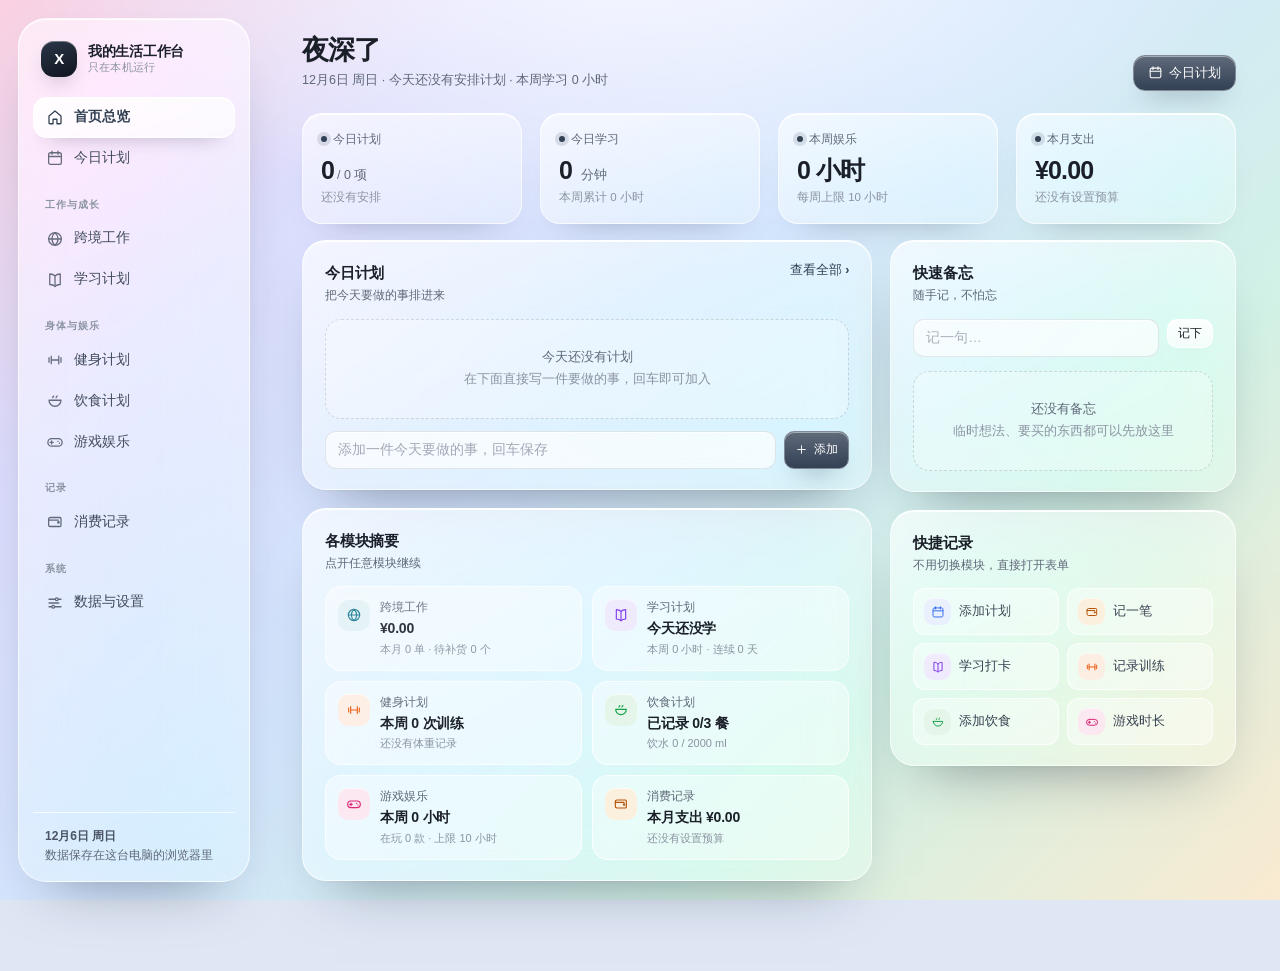
==== index.html @ baf4ebc0 "P3: 健身器械与食物插画，训练/饮食可视化增强" ====
<!DOCTYPE html>
<html lang="zh-CN">
<head>
  <meta charset="utf-8" />
  <meta name="viewport" content="width=device-width, initial-scale=1" />
  <title>我的生活工作台</title>
  <link rel="icon" href="data:image/svg+xml,%3Csvg xmlns='http://www.w3.org/2000/svg' viewBox='0 0 64 64'%3E%3Crect width='64' height='64' rx='16' fill='%23111827'/%3E%3Ctext x='32' y='45' font-size='34' font-family='-apple-system,Helvetica,sans-serif' font-weight='700' fill='white' text-anchor='middle'%3EX%3C/text%3E%3C/svg%3E" />
  <link rel="stylesheet" href="css/styles.css" />
</head>
<body>
  <div class="app">
    <aside class="sidebar" id="sidebar"></aside>
    <main class="main" id="main"></main>
  </div>

  <div id="modal-root"></div>
  <div id="toast-root" class="toast-root"></div>

  <script src="js/core.js"></script>
  <script src="js/art.js"></script>
  <script src="js/pages/home.js"></script>
  <script src="js/pages/plan.js"></script>
  <script src="js/pages/work.js"></script>
  <script src="js/pages/study.js"></script>
  <script src="js/pages/fitness.js"></script>
  <script src="js/pages/diet.js"></script>
  <script src="js/pages/games.js"></script>
  <script src="js/pages/money.js"></script>
  <script src="js/pages/settings.js"></script>
  <script src="js/app.js"></script>
</body>
</html>
---- css/styles.css ----
/* =========================================================
   Xya 的工作台 — 液态玻璃视觉体系
   ========================================================= */

*, *::before, *::after { box-sizing: border-box; }

:root {
  --bg: #e9eef7;
  --surface: #ffffff;
  --ink: #1a1f28;
  --muted: #5f6878;
  --faint: #8b93a1;
  --line: rgba(24, 33, 50, 0.09);
  --line-soft: rgba(24, 33, 50, 0.055);
  --accent: #2563eb;
  --accent-soft: rgba(37, 99, 235, 0.12);
  --ok: #15803d;
  --warn: #b45309;
  --bad: #dc2626;

  --glass-bg: linear-gradient(155deg, rgba(255, 255, 255, 0.62), rgba(255, 255, 255, 0.3));
  --glass-bg-strong: linear-gradient(155deg, rgba(255, 255, 255, 0.86), rgba(255, 255, 255, 0.56));
  --glass-border: rgba(255, 255, 255, 0.62);
  --glass-blur: blur(30px) saturate(190%);
  --glass-shadow:
    0 30px 58px -34px rgba(20, 28, 47, 0.5),
    0 1px 2px rgba(20, 28, 47, 0.04),
    inset 0 1px 0 rgba(255, 255, 255, 0.95);
  --radius: 24px;
  --shadow-sm: 0 10px 24px -22px rgba(23, 31, 48, 0.4);
  --shadow-lg: 0 40px 90px -40px rgba(15, 23, 42, 0.5);
}

html, body { height: 100%; }

body {
  margin: 0;
  color: var(--ink);
  font-family: -apple-system, BlinkMacSystemFont, "SF Pro Text", "PingFang SC",
    "Hiragino Sans GB", "Microsoft YaHei", "Segoe UI", sans-serif;
  font-size: 14px;
  line-height: 1.55;
  -webkit-font-smoothing: antialiased;
  text-rendering: optimizeLegibility;
  background-color: #dfe7f5;
  background-image:
    linear-gradient(135deg,
      rgba(255, 205, 223, 0.85) 0%,
      rgba(219, 219, 255, 0.82) 22%,
      rgba(210, 230, 255, 0.88) 46%,
      rgba(207, 244, 227, 0.82) 72%,
      rgba(255, 235, 200, 0.82) 100%),
    radial-gradient(900px 620px at 50% -18%, rgba(255, 255, 255, 0.85), transparent 70%);
  background-attachment: fixed;
  background-repeat: no-repeat;
}

body::before {
  content: "";
  position: fixed;
  inset: 0;
  pointer-events: none;
  background: radial-gradient(70% 46% at 50% -6%, rgba(255, 255, 255, 0.75), transparent 70%);
  z-index: 0;
}

button, input, select, textarea { font: inherit; color: inherit; }
h1, h2, h3, h4, p { margin: 0; }
a { color: inherit; text-decoration: none; }
::selection { background: rgba(37, 99, 235, 0.18); }
:focus-visible { outline: 2px solid color-mix(in srgb, var(--accent) 70%, #fff); outline-offset: 2px; }

.muted { color: var(--muted); }
.tiny { font-size: 11.5px; }
.num { font-variant-numeric: tabular-nums; }
.right { text-align: right; }
.nowrap { white-space: nowrap; }

::-webkit-scrollbar { width: 10px; height: 10px; }
::-webkit-scrollbar-thumb { background: rgba(23, 31, 48, 0.16); border: 3px solid transparent; background-clip: content-box; border-radius: 99px; }
::-webkit-scrollbar-thumb:hover { background: rgba(23, 31, 48, 0.28); background-clip: content-box; }
::-webkit-scrollbar-track { background: transparent; }

/* ---------------- 布局 ---------------- */

.app {
  position: relative;
  z-index: 1;
  display: flex;
  min-height: 100vh;
  gap: 8px;
}

.sidebar {
  position: sticky;
  top: 18px;
  flex: 0 0 232px;
  width: 232px;
  height: calc(100vh - 36px);
  margin: 18px 0 18px 18px;
  padding: 22px 14px 16px;
  display: flex;
  flex-direction: column;
  border-radius: 28px;
  border: 1px solid var(--glass-border);
  background: linear-gradient(160deg, rgba(255, 255, 255, 0.56), rgba(255, 255, 255, 0.26));
  backdrop-filter: blur(36px) saturate(190%);
  -webkit-backdrop-filter: blur(36px) saturate(190%);
  box-shadow:
    0 30px 60px -34px rgba(23, 31, 48, 0.5),
    inset 0 1px 0 rgba(255, 255, 255, 0.95);
  z-index: 30;
}

.brand {
  display: flex;
  align-items: center;
  gap: 11px;
  padding: 0 8px 20px;
}

.logo {
  width: 36px;
  height: 36px;
  flex: 0 0 36px;
  border-radius: 13px;
  display: grid;
  place-items: center;
  background: linear-gradient(160deg, #2b3648, #10151f);
  color: #fff;
  font-size: 15px;
  font-weight: 650;
  letter-spacing: -0.03em;
  box-shadow:
    inset 0 1px 0 rgba(255, 255, 255, 0.35),
    0 10px 22px -12px rgba(17, 24, 39, 0.75);
}

.brand-text { display: flex; flex-direction: column; line-height: 1.3; min-width: 0; }
.brand-text strong { font-size: 13.5px; font-weight: 650; letter-spacing: -0.02em; white-space: nowrap; overflow: hidden; text-overflow: ellipsis; }
.brand-text span { font-size: 10.5px; color: var(--faint); letter-spacing: 0.02em; }

.nav { display: flex; flex-direction: column; gap: 3px; overflow-y: auto; padding-bottom: 6px; }

.nav-label {
  padding: 15px 12px 6px;
  font-size: 10px;
  font-weight: 650;
  letter-spacing: 0.1em;
  color: var(--faint);
  text-transform: uppercase;
}

.nav-item {
  display: flex;
  align-items: center;
  gap: 10px;
  padding: 9px 12px;
  border-radius: 14px;
  color: #414b5c;
  font-size: 13.5px;
  font-weight: 500;
  border: 1px solid transparent;
  transition: background 0.18s ease, color 0.18s ease, box-shadow 0.18s ease, transform 0.18s ease;
}
.nav-item .ic { width: 18px; height: 18px; opacity: 0.8; }
.nav-item:hover { background: rgba(255, 255, 255, 0.5); color: var(--ink); }
.nav-item.active {
  background: linear-gradient(160deg, rgba(255, 255, 255, 0.92), rgba(255, 255, 255, 0.62));
  border-color: rgba(255, 255, 255, 0.9);
  color: var(--accent);
  font-weight: 600;
  box-shadow:
    0 10px 22px -16px rgba(23, 31, 48, 0.6),
    inset 0 1px 0 rgba(255, 255, 255, 1);
}
.nav-item.active .ic { opacity: 1; }

.sidebar-foot { margin-top: auto; padding: 14px 12px 0; border-top: 1px solid rgba(255, 255, 255, 0.7); }
.today-mini { font-size: 12px; font-weight: 650; color: #4a5464; margin-bottom: 2px; }

.main {
  flex: 1;
  min-width: 0;
  width: 100%;
  max-width: 1240px;
  margin: 0 auto;
  padding: 34px 44px 90px;
}

.page-head {
  display: flex;
  align-items: flex-end;
  justify-content: space-between;
  gap: 18px;
  margin-bottom: 22px;
}
.page-head h1 {
  font-size: 27px;
  font-weight: 650;
  letter-spacing: -0.035em;
  line-height: 1.2;
}
.page-head .page-desc { margin-top: 5px; font-size: 12.5px; color: var(--muted); }
.head-actions { display: flex; gap: 8px; align-items: center; flex: 0 0 auto; }

.stack { display: flex; flex-direction: column; gap: 18px; }

.grid { display: grid; gap: 18px; }
.grid-2 { grid-template-columns: repeat(2, minmax(0, 1fr)); }
.grid-3 { grid-template-columns: repeat(3, minmax(0, 1fr)); }
.grid-4 { grid-template-columns: repeat(4, minmax(0, 1fr)); }
.home-cols { grid-template-columns: minmax(0, 1.65fr) minmax(0, 1fr); align-items: start; }

/* ---------------- 玻璃卡片 ---------------- */

.card {
  position: relative;
  padding: 20px 22px;
  border-radius: var(--radius);
  border: 1px solid var(--glass-border);
  border-top-color: rgba(255, 255, 255, 0.9);
  background: var(--glass-bg);
  backdrop-filter: var(--glass-blur);
  -webkit-backdrop-filter: var(--glass-blur);
  box-shadow: var(--glass-shadow);
  transition: box-shadow 0.25s ease, transform 0.25s ease;
}
.card::before {
  content: "";
  position: absolute;
  inset: 0;
  border-radius: inherit;
  pointer-events: none;
  background: linear-gradient(150deg, rgba(255, 255, 255, 0.45), rgba(255, 255, 255, 0) 44%);
  opacity: 0.5;
}

.card-head {
  position: relative;
  display: flex;
  align-items: flex-start;
  justify-content: space-between;
  gap: 12px;
  margin-bottom: 14px;
}
.card-head h2 { font-size: 15px; font-weight: 650; letter-spacing: -0.015em; }
.card-sub { margin-top: 2px; font-size: 12px; color: var(--muted); }
.card-actions { display: flex; align-items: center; gap: 6px; flex: 0 0 auto; }

.link { font-size: 12.5px; color: var(--accent); font-weight: 550; }
.link:hover { text-decoration: underline; }

.stat {
  position: relative;
  padding: 16px 18px;
  border-radius: 20px;
  border: 1px solid var(--glass-border);
  border-top-color: rgba(255, 255, 255, 0.9);
  background: var(--glass-bg);
  backdrop-filter: blur(22px) saturate(170%);
  -webkit-backdrop-filter: blur(22px) saturate(170%);
  box-shadow:
    0 18px 36px -30px rgba(23, 31, 48, 0.5),
    inset 0 1px 0 rgba(255, 255, 255, 0.95);
  min-width: 0;
  transition: transform 0.25s ease, box-shadow 0.25s ease;
}
.stat:hover { transform: translateY(-2px); box-shadow: 0 26px 46px -30px rgba(23, 31, 48, 0.55), inset 0 1px 0 #fff; }
.stat-label { display: flex; align-items: center; gap: 6px; font-size: 12px; color: var(--muted); }
.stat-label .dot { width: 6px; height: 6px; border-radius: 50%; background: var(--accent); box-shadow: 0 0 0 4px color-mix(in srgb, var(--accent) 14%, transparent); }
.stat-value {
  margin-top: 8px;
  font-size: 25px;
  font-weight: 650;
  letter-spacing: -0.035em;
  font-variant-numeric: tabular-nums;
  line-height: 1.15;
}
.stat-value small { font-size: 12.5px; font-weight: 500; color: var(--muted); letter-spacing: 0; margin-left: 3px; }
.stat-sub { margin-top: 4px; font-size: 11.5px; color: var(--faint); }

/* ---------------- 按钮 ---------------- */

.btn {
  height: 36px;
  padding: 0 14px;
  display: inline-flex;
  align-items: center;
  justify-content: center;
  gap: 6px;
  border-radius: 12px;
  border: 1px solid rgba(255, 255, 255, 0.85);
  background: linear-gradient(180deg, rgba(255, 255, 255, 0.85), rgba(255, 255, 255, 0.55));
  color: var(--ink);
  font-size: 13px;
  font-weight: 550;
  cursor: pointer;
  white-space: nowrap;
  box-shadow:
    inset 0 1px 0 rgba(255, 255, 255, 0.95),
    0 8px 18px -14px rgba(23, 31, 48, 0.55);
  backdrop-filter: blur(10px) saturate(150%);
  -webkit-backdrop-filter: blur(10px) saturate(150%);
  transition: transform 0.15s ease, box-shadow 0.18s ease, filter 0.18s ease, background 0.18s ease;
}
.btn:hover { transform: translateY(-1px); box-shadow: inset 0 1px 0 #fff, 0 14px 24px -16px rgba(23, 31, 48, 0.6); }
.btn:active { transform: translateY(0) scale(0.985); }
.btn .ic { width: 15px; height: 15px; }
.btn.primary {
  border-color: color-mix(in srgb, var(--accent) 62%, #fff);
  background: linear-gradient(180deg, color-mix(in srgb, var(--accent) 78%, #fff), var(--accent));
  color: #fff;
  box-shadow:
    inset 0 1px 0 rgba(255, 255, 255, 0.45),
    0 14px 26px -14px color-mix(in srgb, var(--accent) 65%, transparent);
}
.btn.primary:hover { filter: brightness(1.04); background: linear-gradient(180deg, color-mix(in srgb, var(--accent) 78%, #fff), var(--accent)); }
.btn.ghost { border-color: transparent; background: transparent; box-shadow: none; color: var(--muted); backdrop-filter: none; }
.btn.ghost:hover { background: rgba(255, 255, 255, 0.5); color: var(--ink); transform: none; box-shadow: none; }
.btn.danger { border-color: #ef9a9a; background: linear-gradient(180deg, #ef4444, #dc2626); color: #fff; box-shadow: inset 0 1px 0 rgba(255, 255, 255, 0.35), 0 14px 26px -16px rgba(220, 38, 38, 0.7); }
.btn.sm { height: 29px; padding: 0 10px; font-size: 12px; border-radius: 10px; }
.btn.sm .ic { width: 13px; height: 13px; }

.icon-btn {
  width: 29px;
  height: 29px;
  display: inline-grid;
  place-items: center;
  padding: 0;
  border: 1px solid transparent;
  border-radius: 9px;
  background: transparent;
  color: var(--faint);
  cursor: pointer;
  flex: 0 0 auto;
  transition: background 0.15s ease, color 0.15s ease, border-color 0.15s ease;
}
.icon-btn .ic { width: 15px; height: 15px; }
.icon-btn:hover { background: rgba(255, 255, 255, 0.6); border-color: rgba(255, 255, 255, 0.8); color: var(--ink); }
.icon-btn.danger:hover { background: rgba(254, 226, 226, 0.8); color: var(--bad); border-color: rgba(255, 255, 255, 0.7); }

/* ---------------- 标签 ---------------- */

.chip {
  display: inline-flex;
  align-items: center;
  gap: 4px;
  height: 21px;
  padding: 0 8px;
  border-radius: 7px;
  background: rgba(255, 255, 255, 0.55);
  border: 1px solid rgba(255, 255, 255, 0.7);
  color: #4b5563;
  font-size: 11.5px;
  font-weight: 550;
  white-space: nowrap;
  vertical-align: 1px;
  backdrop-filter: blur(6px);
}
.chip.blue { background: rgba(37, 99, 235, 0.12); border-color: rgba(37, 99, 235, 0.16); color: #1d4ed8; }
.chip.green { background: rgba(22, 163, 74, 0.13); border-color: rgba(22, 163, 74, 0.16); color: #15803d; }
.chip.orange { background: rgba(234, 88, 12, 0.13); border-color: rgba(234, 88, 12, 0.16); color: #c2410c; }
.chip.red { background: rgba(220, 38, 38, 0.12); border-color: rgba(220, 38, 38, 0.16); color: #b91c1c; }
.chip.violet { background: rgba(124, 58, 237, 0.12); border-color: rgba(124, 58, 237, 0.16); color: #6d28d9; }
.chip.amber { background: rgba(217, 119, 6, 0.14); border-color: rgba(217, 119, 6, 0.18); color: #a16207; }
.chip.teal { background: rgba(13, 148, 136, 0.13); border-color: rgba(13, 148, 136, 0.16); color: #0f766e; }
.chip.gray { background: rgba(255, 255, 255, 0.5); border-color: rgba(255, 255, 255, 0.7); color: #64748b; }
.chip.line { background: transparent; border: 1px solid var(--line); }

/* ---------------- 列表 ---------------- */

.list { display: flex; flex-direction: column; }

.item {
  display: flex;
  align-items: center;
  gap: 12px;
  padding: 11px 10px;
  margin: 0 -10px;
  border-radius: 12px;
  border-top: 1px solid var(--line-soft);
  transition: background 0.15s ease;
}
.item:first-child { border-top: 0; }
.item:hover { background: rgba(255, 255, 255, 0.42); }
.item-body { flex: 1; min-width: 0; }
.item-title {
  font-size: 13.5px;
  font-weight: 550;
  overflow: hidden;
  text-overflow: ellipsis;
  white-space: nowrap;
}
.item-meta {
  display: flex;
  align-items: center;
  flex-wrap: wrap;
  gap: 6px;
  margin-top: 3px;
  font-size: 11.5px;
  color: var(--muted);
}
.item-actions { display: flex; gap: 2px; flex: 0 0 auto; opacity: 0; transition: opacity 0.15s ease; }
.item:hover .item-actions { opacity: 1; }
.item.is-done .item-title { color: var(--faint); text-decoration: line-through; }

.item-main { flex: 1; min-width: 0; }
.item-amount {
  font-size: 13.5px;
  font-weight: 600;
  font-variant-numeric: tabular-nums;
  white-space: nowrap;
}
.item-amount.income { color: var(--ok); }

.tick {
  width: 20px;
  height: 20px;
  flex: 0 0 20px;
  display: grid;
  place-items: center;
  padding: 0;
  border: 1.5px solid rgba(23, 31, 48, 0.2);
  border-radius: 50%;
  background: rgba(255, 255, 255, 0.65);
  color: transparent;
  cursor: pointer;
  transition: background 0.15s ease, border-color 0.15s ease, transform 0.1s ease;
}
.tick .ic { width: 11px; height: 11px; stroke-width: 3; }
.tick:hover { border-color: var(--accent); transform: scale(1.06); }
.tick.on { background: var(--accent); border-color: var(--accent); color: #fff; box-shadow: inset 0 1px 0 rgba(255, 255, 255, 0.4); }

/* ---------------- 表单 ---------------- */

.field { display: flex; flex-direction: column; gap: 6px; margin-bottom: 13px; }
.field:last-child { margin-bottom: 0; }
.field-label { font-size: 12px; font-weight: 550; color: #556070; }
.field-hint { font-size: 11px; color: var(--faint); }

.input, select.input, textarea.input {
  width: 100%;
  height: 38px;
  padding: 0 12px;
  border: 1px solid rgba(23, 31, 48, 0.1);
  border-radius: 11px;
  background: rgba(255, 255, 255, 0.68);
  font-size: 13.5px;
  color: var(--ink);
  box-shadow: inset 0 1px 0 rgba(255, 255, 255, 0.9);
  transition: border-color 0.15s ease, box-shadow 0.15s ease, background 0.15s ease;
}
textarea.input { height: auto; min-height: 74px; padding: 10px 12px; resize: vertical; line-height: 1.5; }
.input:hover { border-color: rgba(23, 31, 48, 0.18); background: rgba(255, 255, 255, 0.8); }
.input:focus {
  outline: none;
  border-color: color-mix(in srgb, var(--accent) 70%, #fff);
  background: rgba(255, 255, 255, 0.92);
  box-shadow: 0 0 0 4px color-mix(in srgb, var(--accent) 14%, transparent), inset 0 1px 0 #fff;
}
.input::placeholder { color: #a2a9b6; }
select.input {
  appearance: none;
  background-image: url("data:image/svg+xml,%3Csvg xmlns='http://www.w3.org/2000/svg' width='12' height='12' viewBox='0 0 24 24' fill='none' stroke='%236b7280' stroke-width='2.2' stroke-linecap='round'%3E%3Cpath d='m6 9 6 6 6-6'/%3E%3C/svg%3E");
  background-repeat: no-repeat;
  background-position: right 12px center;
  padding-right: 32px;
}
input[type="date"].input { min-width: 0; }
.field-row { display: grid; grid-template-columns: 1fr 1fr; gap: 12px; }
.field-row-3 { display: grid; grid-template-columns: 1fr 1fr 1fr; gap: 12px; }

.quick-add { display: flex; gap: 8px; margin-top: 12px; }
.quick-add .input { flex: 1; }
.quick-add .btn { height: 38px; }
.memo-add { display: flex; gap: 8px; margin-bottom: 6px; }
.memo-add .input { flex: 1; }

/* ---------------- 进度 ---------------- */

.progress { height: 6px; border-radius: 99px; background: rgba(23, 31, 48, 0.08); overflow: hidden; }
.progress-fill {
  height: 100%;
  border-radius: 99px;
  background: linear-gradient(90deg, color-mix(in srgb, var(--accent) 72%, #fff), var(--accent));
  box-shadow: 0 0 12px color-mix(in srgb, var(--accent) 45%, transparent);
  transition: width 0.35s cubic-bezier(0.22, 1, 0.36, 1);
}

.progress-row { display: flex; align-items: center; gap: 12px; }
.progress-row .progress { flex: 1; }
.progress-pct { font-size: 11.5px; color: var(--muted); font-variant-numeric: tabular-nums; min-width: 34px; text-align: right; }

/* ---------------- 首页模块摘要 ---------------- */

.mini-grid { display: grid; grid-template-columns: 1fr 1fr; gap: 10px; }

.mini {
  display: flex;
  gap: 10px;
  align-items: flex-start;
  padding: 12px;
  border-radius: 16px;
  border: 1px solid rgba(255, 255, 255, 0.7);
  background: rgba(255, 255, 255, 0.42);
  transition: transform 0.2s ease, box-shadow 0.2s ease, background 0.2s ease;
}
.mini:hover {
  background: rgba(255, 255, 255, 0.66);
  box-shadow: 0 16px 28px -22px rgba(23, 31, 48, 0.55);
  transform: translateY(-2px);
}
.mini-ico {
  width: 32px;
  height: 32px;
  flex: 0 0 32px;
  border-radius: 10px;
  display: grid;
  place-items: center;
  box-shadow: inset 0 1px 0 rgba(255, 255, 255, 0.7);
}
.mini-ico .ic { width: 16px; height: 16px; }
.mini-body { min-width: 0; display: flex; flex-direction: column; gap: 1px; }
.mini-title { font-size: 11.5px; color: var(--muted); }
.mini-main { font-size: 14px; font-weight: 650; letter-spacing: -0.015em; white-space: nowrap; overflow: hidden; text-overflow: ellipsis; }
.mini-sub { font-size: 11px; color: var(--faint); white-space: nowrap; overflow: hidden; text-overflow: ellipsis; }

.summary-row { display: flex; align-items: center; gap: 30px; flex-wrap: wrap; }
.summary-cell .k { font-size: 21px; font-weight: 650; letter-spacing: -0.03em; font-variant-numeric: tabular-nums; }
.summary-cell .k small { font-size: 12px; color: var(--muted); font-weight: 500; margin-left: 2px; }
.summary-cell .m { font-size: 11.5px; color: var(--muted); }
.summary-right { width: 280px; max-width: 100%; }

/* ---------------- 图表 ---------------- */

.barchart {
  display: flex;
  align-items: flex-end;
  gap: 4px;
  height: var(--h, 120px);
  padding-top: 16px;
}
.bar-col { flex: 1; height: 100%; display: flex; flex-direction: column; justify-content: flex-end; align-items: center; position: relative; min-width: 0; }
.bar-val {
  font-size: 9.5px;
  color: var(--faint);
  font-variant-numeric: tabular-nums;
  margin-bottom: 3px;
  opacity: 0;
  transition: opacity 0.15s ease;
  white-space: nowrap;
}
.bar-col:hover .bar-val { opacity: 1; }
.bar {
  width: 100%;
  max-width: 34px;
  min-height: 2px;
  border-radius: 6px 6px 3px 3px;
  background: linear-gradient(180deg, color-mix(in srgb, var(--accent) 82%, #fff), color-mix(in srgb, var(--accent) 62%, #fff));
  box-shadow: inset 0 1px 0 rgba(255, 255, 255, 0.5);
  transition: height 0.35s cubic-bezier(0.22, 1, 0.36, 1);
}
.bar.zero { background: rgba(23, 31, 48, 0.08); box-shadow: none; }
.bar-label {
  margin-top: 6px;
  font-size: 9.5px;
  color: var(--faint);
  white-space: nowrap;
  overflow: hidden;
  max-width: 100%;
}

.linechart { position: relative; }
.linechart svg { display: block; width: 100%; height: 150px; overflow: visible; }
.linechart .area { fill: color-mix(in srgb, var(--accent) 14%, transparent); }
.linechart .line { fill: none; stroke: var(--accent); stroke-width: 2.2; stroke-linejoin: round; stroke-linecap: round; vector-effect: non-scaling-stroke; }
.line-legend { display: flex; justify-content: space-between; font-size: 10.5px; color: var(--faint); margin-top: 4px; font-variant-numeric: tabular-nums; }

/* ---------------- Tabs ---------------- */

.tabs {
  display: flex;
  gap: 2px;
  padding: 4px;
  margin-bottom: 16px;
  border-radius: 14px;
  border: 1px solid rgba(255, 255, 255, 0.7);
  background: rgba(255, 255, 255, 0.34);
  backdrop-filter: blur(16px) saturate(160%);
  width: fit-content;
  max-width: 100%;
  overflow-x: auto;
  box-shadow: inset 0 1px 0 rgba(255, 255, 255, 0.7);
}
.tab {
  height: 31px;
  padding: 0 15px;
  border: 0;
  border-radius: 10px;
  background: transparent;
  color: #556070;
  font-size: 12.5px;
  font-weight: 550;
  cursor: pointer;
  white-space: nowrap;
  transition: background 0.18s ease, color 0.18s ease, box-shadow 0.18s ease;
}
.tab:hover { color: var(--ink); }
.tab.active {
  background: rgba(255, 255, 255, 0.92);
  color: var(--ink);
  box-shadow: 0 6px 16px -12px rgba(23, 31, 48, 0.7), inset 0 1px 0 #fff;
  font-weight: 650;
}

/* ---------------- 看板 ---------------- */

.kanban { display: grid; grid-template-columns: repeat(3, minmax(0, 1fr)); gap: 12px; }
.kanban-col {
  position: relative;
  border-radius: 18px;
  border: 1px solid rgba(255, 255, 255, 0.6);
  background: rgba(255, 255, 255, 0.3);
  padding: 13px;
  min-width: 0;
  box-shadow: inset 0 1px 0 rgba(255, 255, 255, 0.6);
}
.kanban-head { display: flex; align-items: center; justify-content: space-between; padding: 0 3px 10px; font-size: 12.5px; font-weight: 650; color: #4b5563; }
.kanban-head .count { font-size: 11px; color: var(--faint); font-weight: 550; }
.kanban-cards { display: flex; flex-direction: column; gap: 8px; }
.kcard {
  position: relative;
  background: rgba(255, 255, 255, 0.78);
  border: 1px solid rgba(255, 255, 255, 0.9);
  border-radius: 13px;
  padding: 10px 11px;
  cursor: pointer;
  box-shadow: 0 8px 18px -16px rgba(23, 31, 48, 0.6);
  transition: transform 0.18s ease, box-shadow 0.18s ease, border-color 0.18s ease;
}
.kcard:hover { transform: translateY(-2px); box-shadow: 0 18px 30px -22px rgba(23, 31, 48, 0.7); border-color: #fff; }
.kcard-title { font-size: 12.8px; font-weight: 650; line-height: 1.4; word-break: break-word; }
.kcard-meta { margin-top: 4px; font-size: 11px; color: var(--muted); display: flex; flex-wrap: wrap; gap: 5px; }
.kanban-empty { padding: 14px 4px; font-size: 11.5px; color: var(--faint); text-align: center; }
.kcard .kcard-del { position: absolute; top: 4px; right: 4px; opacity: 0; }
.kcard:hover .kcard-del { opacity: 1; }

/* ---------------- 饮食 ---------------- */

.meal { padding: 13px 0; border-top: 1px solid var(--line-soft); }
.meal:first-child { border-top: 0; padding-top: 0; }
.meal-head { display: flex; align-items: center; justify-content: space-between; gap: 10px; margin-bottom: 7px; }
.meal-name { font-size: 13px; font-weight: 650; }
.meal-name .chip { margin-left: 6px; font-weight: 500; }
.meal-items { display: flex; flex-wrap: wrap; gap: 6px; }
.food-pill {
  display: inline-flex;
  align-items: center;
  gap: 6px;
  height: 28px;
  padding: 0 6px 0 11px;
  border-radius: 9px;
  background: rgba(255, 255, 255, 0.62);
  border: 1px solid rgba(255, 255, 255, 0.85);
  font-size: 12px;
  color: #374151;
  box-shadow: inset 0 1px 0 #fff;
}
.food-pill button { border: 0; background: transparent; color: var(--faint); cursor: pointer; width: 18px; height: 18px; padding: 0; display: grid; place-items: center; border-radius: 5px; }
.food-pill button:hover { background: rgba(23, 31, 48, 0.08); color: var(--bad); }
.food-pill button .ic { width: 11px; height: 11px; }

.water-row { display: flex; align-items: center; gap: 12px; }
.water-cups { display: flex; gap: 4px; flex-wrap: wrap; }
.cup {
  width: 18px;
  height: 23px;
  border-radius: 3px 3px 6px 6px;
  border: 1.5px solid rgba(23, 31, 48, 0.14);
  background: rgba(255, 255, 255, 0.55);
  box-shadow: inset 0 1px 0 #fff;
}
.cup.on { background: linear-gradient(180deg, #9ad7f0, #62b6e6); border-color: #7cc4e8; }

.food-chips { display: flex; flex-wrap: wrap; gap: 6px; margin-top: 2px; }
.food-chip {
  height: 26px;
  padding: 0 10px;
  border: 1px solid rgba(255, 255, 255, 0.8);
  border-radius: 8px;
  background: rgba(255, 255, 255, 0.55);
  font-size: 11.5px;
  color: #4b5563;
  cursor: pointer;
  transition: border-color 0.15s ease, color 0.15s ease, background 0.15s ease;
}
.food-chip:hover { border-color: color-mix(in srgb, var(--accent) 50%, #fff); color: var(--accent); background: rgba(255, 255, 255, 0.85); }

/* ---------------- 训练 ---------------- */

.ex-block {
  border: 1px solid rgba(255, 255, 255, 0.8);
  border-radius: 14px;
  padding: 12px;
  margin-bottom: 10px;
  background: rgba(255, 255, 255, 0.42);
  box-shadow: inset 0 1px 0 rgba(255, 255, 255, 0.8);
}
.ex-head { display: flex; gap: 8px; align-items: center; }
.ex-head .input { height: 32px; font-size: 12.5px; background: rgba(255, 255, 255, 0.75); flex: 1; }
.sets { margin-top: 8px; display: flex; flex-direction: column; gap: 6px; }
.set-row { display: flex; align-items: center; gap: 6px; }
.set-idx { width: 16px; font-size: 11px; color: var(--faint); text-align: center; flex: 0 0 16px; }
.set-row .input { height: 30px; padding: 0 8px; font-size: 12px; text-align: center; flex: 0 1 120px; min-width: 76px; }
.set-row .x { font-size: 11px; color: var(--faint); }
.set-del { border: 0; background: transparent; color: var(--faint); cursor: pointer; padding: 2px; border-radius: 4px; display: grid; place-items: center; }
.set-del:hover { color: var(--bad); background: rgba(254, 226, 226, 0.7); }
.set-del .ic { width: 12px; height: 12px; }
.ex-foot { display: flex; justify-content: space-between; align-items: center; margin-top: 8px; }

/* ---------------- 消费分类 ---------------- */

.rank { display: flex; flex-direction: column; gap: 11px; }
.rank-row { display: grid; grid-template-columns: 62px 1fr 74px; gap: 10px; align-items: center; font-size: 12.5px; }
.rank-name { color: #4b5563; overflow: hidden; text-overflow: ellipsis; white-space: nowrap; }
.rank-bar { height: 7px; border-radius: 99px; background: rgba(23, 31, 48, 0.07); overflow: hidden; }
.rank-bar i { display: block; height: 100%; border-radius: 99px; background: linear-gradient(90deg, color-mix(in srgb, var(--accent) 55%, #fff), var(--accent)); opacity: 0.9; }
.rank-val { text-align: right; font-variant-numeric: tabular-nums; color: var(--muted); font-size: 12px; }

.day-head { display: flex; justify-content: space-between; align-items: baseline; padding: 14px 2px 4px; font-size: 12px; color: var(--muted); }
.day-head:first-child { padding-top: 0; }
.day-head b { font-size: 12.5px; font-weight: 650; color: #374151; }

/* ---------------- 月份切换 ---------------- */

.month-nav { display: flex; align-items: center; gap: 6px; }
.month-title { min-width: 96px; text-align: center; font-size: 13px; font-weight: 650; }

/* ---------------- 空状态 ---------------- */

.empty {
  padding: 28px 16px;
  border: 1px dashed rgba(23, 31, 48, 0.16);
  border-radius: 16px;
  text-align: center;
  color: var(--faint);
  font-size: 12.5px;
  background: rgba(255, 255, 255, 0.28);
}
.empty .empty-title { color: #5f6878; font-weight: 550; margin-bottom: 3px; }
.empty .btn { margin-top: 10px; }

/* ---------------- 数量控件 ---------------- */

.qty-ctl { display: inline-flex; align-items: center; border: 1px solid rgba(255, 255, 255, 0.85); border-radius: 9px; overflow: hidden; height: 27px; background: rgba(255, 255, 255, 0.6); box-shadow: inset 0 1px 0 #fff; }
.qty-ctl button { width: 25px; height: 100%; border: 0; background: transparent; color: var(--muted); cursor: pointer; font-size: 14px; line-height: 1; }
.qty-ctl button:hover { background: rgba(255, 255, 255, 0.8); color: var(--ink); }
.qty-ctl span { min-width: 38px; text-align: center; font-size: 12.5px; font-weight: 650; font-variant-numeric: tabular-nums; }

/* ---------------- 弹窗 ---------------- */

body.modal-open { overflow: hidden; }

.overlay {
  position: fixed;
  inset: 0;
  background: rgba(17, 24, 39, 0.32);
  backdrop-filter: blur(10px) saturate(120%);
  -webkit-backdrop-filter: blur(10px) saturate(120%);
  display: flex;
  align-items: flex-start;
  justify-content: center;
  padding: 8vh 20px 40px;
  z-index: 100;
  animation: fade-in 0.18s ease;
  overflow-y: auto;
}

.modal {
  width: 100%;
  max-width: 540px;
  border-radius: 28px;
  border: 1px solid rgba(255, 255, 255, 0.85);
  background: linear-gradient(160deg, rgba(255, 255, 255, 0.94), rgba(255, 255, 255, 0.8));
  backdrop-filter: blur(40px) saturate(180%);
  -webkit-backdrop-filter: blur(40px) saturate(180%);
  box-shadow:
    0 60px 120px -50px rgba(15, 23, 42, 0.7),
    inset 0 1px 0 rgba(255, 255, 255, 1);
  animation: pop-in 0.22s cubic-bezier(0.2, 0.9, 0.3, 1.1);
  margin: auto 0;
}
.modal.small { max-width: 430px; }
.modal.wide { max-width: 680px; }

.modal-head {
  display: flex;
  align-items: flex-start;
  justify-content: space-between;
  gap: 12px;
  padding: 22px 24px 0;
}
.modal-head h3 { font-size: 17px; font-weight: 650; letter-spacing: -0.02em; }
.modal-sub { margin-top: 3px; font-size: 12px; color: var(--muted); }
.modal-body { padding: 18px 24px; }
.modal-foot {
  display: flex;
  justify-content: flex-end;
  gap: 8px;
  padding: 14px 24px 22px;
  border-top: 1px solid rgba(23, 31, 48, 0.06);
}
.confirm-text { font-size: 13.5px; color: #4b5563; line-height: 1.65; }

@keyframes fade-in { from { opacity: 0; } to { opacity: 1; } }
@keyframes pop-in { from { opacity: 0; transform: translateY(12px) scale(0.98); } to { opacity: 1; transform: none; } }

/* ---------------- Toast ---------------- */

.toast-root {
  position: fixed;
  left: 50%;
  bottom: 28px;
  transform: translateX(-50%);
  display: flex;
  flex-direction: column;
  align-items: center;
  gap: 8px;
  z-index: 200;
  pointer-events: none;
}
.toast {
  padding: 9px 16px;
  border-radius: 12px;
  border: 1px solid rgba(255, 255, 255, 0.22);
  background: rgba(23, 27, 33, 0.86);
  backdrop-filter: blur(14px);
  color: #fff;
  font-size: 12.5px;
  box-shadow: 0 18px 40px -18px rgba(0, 0, 0, 0.6);
  animation: toast-in 0.22s cubic-bezier(0.2, 0.9, 0.3, 1.1);
}
.toast.err { background: rgba(185, 28, 28, 0.92); }
.toast.out { opacity: 0; transform: translateY(6px); transition: opacity 0.22s ease, transform 0.22s ease; }
@keyframes toast-in { from { opacity: 0; transform: translateY(8px); } to { opacity: 1; transform: none; } }

/* ---------------- 设置 ---------------- */

.setting-row {
  display: flex;
  align-items: center;
  justify-content: space-between;
  gap: 20px;
  padding: 13px 0;
  border-top: 1px solid var(--line-soft);
}
.setting-row:first-child { border-top: 0; padding-top: 0; }
.setting-row .s-title { font-size: 13px; font-weight: 550; }
.setting-row .s-desc { font-size: 11.5px; color: var(--muted); margin-top: 2px; }
.setting-row .s-ctl { flex: 0 0 auto; }
.setting-row .s-ctl .input { width: 120px; height: 32px; }
.switch { position: relative; display: inline-flex; width: 38px; height: 22px; flex: 0 0 38px; }
.switch input { position: absolute; opacity: 0; inset: 0; margin: 0; cursor: pointer; z-index: 2; }
.switch i { position: absolute; inset: 0; border-radius: 99px; background: rgba(23, 31, 48, 0.16); box-shadow: inset 0 1px 2px rgba(23, 31, 48, 0.15); transition: background 0.18s ease; }
.switch i::after { content: ""; position: absolute; top: 3px; left: 3px; width: 16px; height: 16px; border-radius: 50%; background: #fff; transition: transform 0.18s cubic-bezier(0.2, 0.9, 0.3, 1.1); box-shadow: 0 2px 5px rgba(0, 0, 0, 0.25); }
.switch input:checked + i { background: linear-gradient(180deg, color-mix(in srgb, var(--accent) 80%, #fff), var(--accent)); }
.switch input:checked + i::after { transform: translateX(16px); }

.rate-grid { display: grid; grid-template-columns: repeat(4, 1fr); gap: 10px; }
.rate-cell { display: flex; flex-direction: column; gap: 4px; font-size: 11px; color: var(--muted); }

/* ---------------- 工具类 ---------------- */

.mt-8 { margin-top: 8px; }
.mt-12 { margin-top: 12px; }
.mt-16 { margin-top: 16px; }
.mb-0 { margin-bottom: 0; }
.flex { display: flex; }
.flex-between { display: flex; align-items: center; justify-content: space-between; gap: 12px; }
.gap-8 { gap: 8px; }
.bars-legend { display: flex; gap: 14px; font-size: 11.5px; color: var(--muted); }

.hint-bar {
  display: flex;
  align-items: center;
  justify-content: space-between;
  gap: 10px;
  padding: 9px 13px;
  border-radius: 13px;
  border: 1px solid rgba(255, 255, 255, 0.75);
  background: linear-gradient(160deg, rgba(255, 244, 214, 0.85), rgba(255, 236, 189, 0.55));
  color: #8a5a12;
  font-size: 12px;
  box-shadow: inset 0 1px 0 rgba(255, 255, 255, 0.9);
}
.hint-bar .btn { background: rgba(255, 255, 255, 0.7); }

.work-cols { grid-template-columns: minmax(0, 1.6fr) minmax(0, 1fr); align-items: start; }
.kanban-5 { grid-template-columns: repeat(5, minmax(0, 1fr)); }
.diet-cols { grid-template-columns: minmax(0, 1.5fr) minmax(0, 1fr); align-items: start; }

.quick-grid { display: grid; grid-template-columns: 1fr 1fr; gap: 8px; }
.quick-btn {
  display: flex;
  align-items: center;
  gap: 8px;
  padding: 9px 10px;
  border-radius: 12px;
  border: 1px solid rgba(255, 255, 255, 0.75);
  background: rgba(255, 255, 255, 0.4);
  font-size: 12.5px;
  font-weight: 550;
  color: #374151;
  text-align: left;
  cursor: pointer;
  transition: background 0.18s ease, transform 0.18s ease, box-shadow 0.18s ease;
}
.quick-btn:hover { background: rgba(255, 255, 255, 0.72); transform: translateY(-1px); box-shadow: 0 12px 22px -18px rgba(23, 31, 48, 0.6); }
.q-ico { width: 27px; height: 27px; flex: 0 0 27px; border-radius: 9px; display: grid; place-items: center; box-shadow: inset 0 1px 0 rgba(255, 255, 255, 0.6); }
.q-ico .ic { width: 14px; height: 14px; }

/* ---------------- 响应式 ---------------- */

@media (max-width: 1120px) {
  .grid-4 { grid-template-columns: repeat(2, minmax(0, 1fr)); }
  .home-cols { grid-template-columns: 1fr; }
  .grid-3 { grid-template-columns: repeat(2, minmax(0, 1fr)); }
  .work-cols, .diet-cols { grid-template-columns: 1fr; }
  .kanban-5 { grid-template-columns: repeat(3, minmax(0, 1fr)); }
}

@media (max-width: 860px) {
  .app { flex-direction: column; gap: 0; }
  .sidebar {
    position: sticky;
    top: 10px;
    flex: none;
    width: calc(100% - 24px);
    height: auto;
    margin: 12px auto 0;
    flex-direction: row;
    align-items: center;
    gap: 10px;
    padding: 10px 14px;
    border-radius: 20px;
    overflow-x: auto;
  }
  .brand { padding: 0; }
  .brand-text, .sidebar-foot, .nav-label { display: none; }
  .nav { flex-direction: row; gap: 2px; overflow: visible; }
  .nav-item { padding: 8px 10px; font-size: 12.5px; }
  .nav-item span { display: none; }
  .nav-item .ic { width: 19px; height: 19px; }
  .main { padding: 22px 18px 70px; }
  .page-head { flex-direction: column; align-items: flex-start; gap: 12px; }
  .grid-4, .grid-3, .grid-2 { grid-template-columns: repeat(2, minmax(0, 1fr)); }
  .mini-grid { grid-template-columns: 1fr; }
  .kanban, .kanban-5 { grid-template-columns: 1fr; }
  .summary-row { gap: 18px; }
  .rate-grid { grid-template-columns: repeat(2, 1fr); }
  .summary-right { width: 100%; }
}

@media (max-width: 520px) {
  .grid-4, .grid-3, .grid-2 { grid-template-columns: 1fr; }
  .field-row, .field-row-3 { grid-template-columns: 1fr; }
  .modal-body, .modal-head, .modal-foot { padding-left: 18px; padding-right: 18px; }
  .quick-grid { grid-template-columns: 1fr; }
}

@media (prefers-reduced-motion: reduce) {
  *, *::before, *::after {
    animation-duration: 0.001ms !important;
    transition-duration: 0.001ms !important;
  }
}

/* ---------------- 日历 ---------------- */

.fitness-cal-cols { grid-template-columns: minmax(0, 1.55fr) minmax(0, 1fr); align-items: start; }

.cal-week {
  display: grid;
  grid-template-columns: repeat(7, 1fr);
  gap: 6px;
  padding: 2px 0 8px;
  font-size: 10.5px;
  font-weight: 650;
  color: var(--faint);
  text-align: center;
}
.cal-grid { display: grid; grid-template-columns: repeat(7, minmax(0, 1fr)); gap: 6px; }
.cal-cell {
  position: relative;
  min-height: 78px;
  padding: 8px 8px 6px;
  display: flex;
  flex-direction: column;
  gap: 5px;
  text-align: left;
  border-radius: 14px;
  border: 1px solid rgba(255, 255, 255, 0.5);
  background: rgba(255, 255, 255, 0.22);
  cursor: pointer;
  transition: background 0.18s ease, box-shadow 0.18s ease, transform 0.18s ease;
}
.cal-cell.empty { background: transparent; border-color: transparent; box-shadow: none; cursor: default; }
.cal-cell.has { background: rgba(255, 255, 255, 0.52); }
.cal-cell:not(.empty):hover { background: rgba(255, 255, 255, 0.72); transform: translateY(-1px); }
.cal-cell.today { border-color: color-mix(in srgb, var(--accent) 45%, #fff); box-shadow: 0 0 0 2px color-mix(in srgb, var(--accent) 16%, transparent); }
.cal-cell.selected {
  background: rgba(255, 255, 255, 0.9);
  border-color: #fff;
  box-shadow: 0 14px 26px -20px rgba(20, 28, 47, 0.7), inset 0 1px 0 #fff;
}
.cal-day { font-size: 12px; font-weight: 650; color: #4b5563; }
.cal-marks { display: flex; flex-wrap: wrap; gap: 3px; }
.cal-tag {
  font-size: 9.5px;
  padding: 1px 5px;
  border-radius: 5px;
  background: rgba(234, 88, 12, 0.12);
  color: #c2410c;
  font-weight: 650;
}
.cal-count { margin-top: auto; font-size: 9.5px; color: var(--faint); }

.cal-grid-diet .cal-cell { min-height: 56px; gap: 4px; }
.diet-dots { display: flex; gap: 3px; }
.diet-dots i { width: 5px; height: 5px; border-radius: 50%; background: rgba(23, 31, 48, 0.14); }
.diet-dots i.on { background: #16a34a; }
.cal-water { position: absolute; right: 7px; bottom: 7px; width: 6px; height: 6px; border-radius: 2px; background: #38bdf8; }

.day-session { padding: 11px 0; border-top: 1px solid var(--line-soft); }
.day-session:first-of-type { border-top: 0; padding-top: 0; }
.day-session-head { display: flex; align-items: center; gap: 8px; flex-wrap: wrap; margin-bottom: 7px; font-size: 13px; }
.day-session-head b { font-weight: 650; }
.ex-lines { display: flex; flex-direction: column; gap: 5px; }
.ex-line { display: grid; grid-template-columns: 34px minmax(0, 1fr) auto; gap: 6px; align-items: center; font-size: 11.5px; }
.ex-part {
  font-size: 9.5px;
  padding: 1px 0;
  text-align: center;
  border-radius: 4px;
  background: rgba(234, 88, 12, 0.1);
  color: #c2410c;
  font-weight: 650;
  white-space: nowrap;
}
.ex-name { color: #374151; overflow: hidden; text-overflow: ellipsis; white-space: nowrap; }
.ex-sets { color: var(--muted); font-variant-numeric: tabular-nums; }
.ex-head select.ex-part { flex: 0 0 86px; width: 86px; height: 32px; padding: 0 20px 0 8px; font-size: 12px; text-align: left; background-color: rgba(255, 255, 255, 0.8); }

@media (max-width: 1120px) {
  .fitness-cal-cols { grid-template-columns: 1fr; }
}
@media (max-width: 860px) {
  .cal-cell { min-height: 64px; padding: 6px; }
  .cal-grid, .cal-week { gap: 4px; }
}

.cal-stats { display: grid; grid-template-columns: 1fr 1fr; gap: 10px; }
.cal-stat {
  padding: 11px 13px;
  border-radius: 14px;
  border: 1px solid rgba(255, 255, 255, 0.7);
  background: rgba(255, 255, 255, 0.4);
  box-shadow: inset 0 1px 0 rgba(255, 255, 255, 0.8);
}
.cal-stat b { display: block; font-size: 19px; font-weight: 650; letter-spacing: -0.03em; font-variant-numeric: tabular-nums; }
.cal-stat span { font-size: 11px; color: var(--muted); }

.cal-compact .cal-grid { gap: 4px; }
.cal-compact .cal-week { gap: 4px; }
.cal-compact .cal-cell { min-height: 44px; padding: 5px 6px; gap: 3px; border-radius: 11px; }
.cal-compact .cal-day { font-size: 11px; }
.cal-compact .cal-water { right: 5px; bottom: 5px; width: 5px; height: 5px; }

/* ---------------- 插画 ---------------- */

.art { display: block; width: 100%; height: 100%; overflow: visible; }

.ex-ico {
  width: 22px;
  height: 22px;
  flex: 0 0 22px;
  display: inline-grid;
  place-items: center;
  padding: 2px;
  border-radius: 7px;
  background: rgba(255, 255, 255, 0.72);
  box-shadow: inset 0 1px 0 #fff;
  vertical-align: -5px;
}
.ex-ico.sm { width: 17px; height: 17px; padding: 1px; border-radius: 5px; vertical-align: -4px; }
.ex-line { grid-template-columns: 22px 34px minmax(0, 1fr) auto; }

.food-ico {
  width: 20px;
  height: 20px;
  flex: 0 0 20px;
  display: inline-grid;
  place-items: center;
  padding: 2px;
  border-radius: 6px;
  background: rgba(255, 255, 255, 0.75);
}

.food-grid { display: grid; grid-template-columns: repeat(auto-fill, minmax(160px, 1fr)); gap: 10px; }
.food-card {
  display: flex;
  align-items: center;
  gap: 10px;
  padding: 8px 10px;
  border-radius: 14px;
  border: 1px solid rgba(255, 255, 255, 0.72);
  background: rgba(255, 255, 255, 0.4);
  transition: background 0.18s ease, transform 0.18s ease, box-shadow 0.18s ease;
}
.food-card:hover { background: rgba(255, 255, 255, 0.68); transform: translateY(-1px); box-shadow: 0 12px 22px -18px rgba(23, 31, 48, 0.6); }
.food-thumb {
  width: 38px;
  height: 38px;
  flex: 0 0 38px;
  padding: 4px;
  border-radius: 11px;
  background: rgba(255, 255, 255, 0.78);
  box-shadow: inset 0 1px 0 #fff;
}
.food-meta { flex: 1; min-width: 0; display: flex; flex-direction: column; }
.food-meta b { font-size: 12.5px; font-weight: 650; white-space: nowrap; overflow: hidden; text-overflow: ellipsis; }
.food-meta span { font-size: 11px; color: var(--muted); }

.ex-head select.ex-equip {
  flex: 0 0 88px;
  width: 88px;
  height: 32px;
  padding: 0 20px 0 8px;
  font-size: 12px;
  text-align: left;
  background-color: rgba(255, 255, 255, 0.8);
}

.equip-row { display: flex; flex-wrap: wrap; gap: 6px; margin-top: 12px; }
.equip-chip {
  display: inline-flex;
  align-items: center;
  gap: 5px;
  padding: 3px 9px 3px 4px;
  border-radius: 9px;
  border: 1px solid rgba(255, 255, 255, 0.72);
  background: rgba(255, 255, 255, 0.42);
  font-size: 11px;
  color: var(--muted);
}
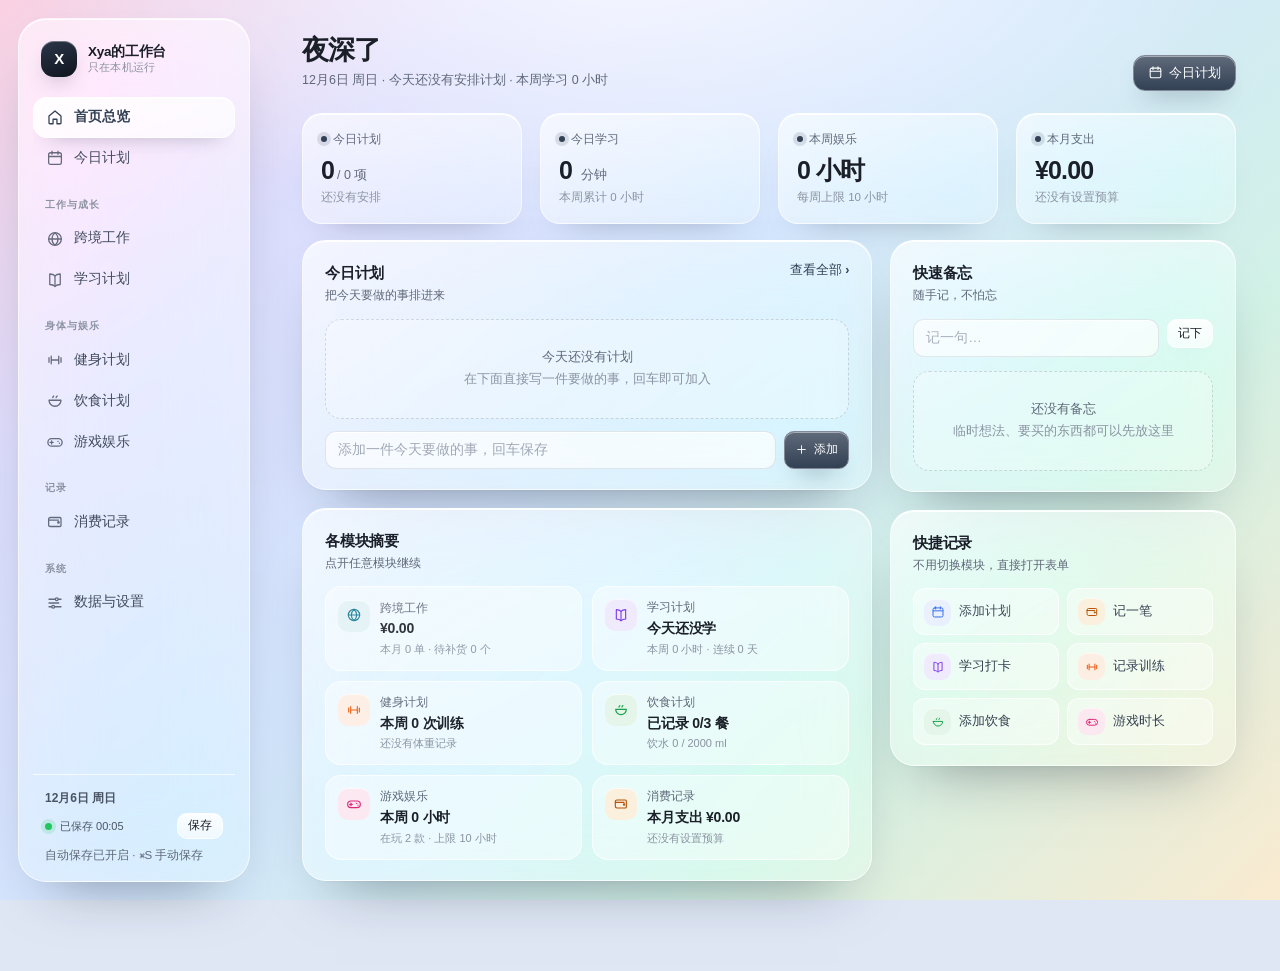
==== commit 5511ad12: "P7: 品牌名改为「Xya的工作台」" ====
--- a/index.html
+++ b/index.html
@@ -3,7 +3,7 @@
 <head>
   <meta charset="utf-8" />
   <meta name="viewport" content="width=device-width, initial-scale=1" />
-  <title>我的生活工作台</title>
+  <title>Xya的工作台</title>
   <link rel="icon" href="data:image/svg+xml,%3Csvg xmlns='http://www.w3.org/2000/svg' viewBox='0 0 64 64'%3E%3Crect width='64' height='64' rx='16' fill='%23111827'/%3E%3Ctext x='32' y='45' font-size='34' font-family='-apple-system,Helvetica,sans-serif' font-weight='700' fill='white' text-anchor='middle'%3EX%3C/text%3E%3C/svg%3E" />
   <link rel="stylesheet" href="css/styles.css" />
 </head>
--- a/css/styles.css
+++ b/css/styles.css
@@ -1154,3 +1154,54 @@
   font-size: 11px;
   color: var(--muted);
 }
+
+/* ---------------- 我的设备 ---------------- */
+
+.device-grid { display: grid; grid-template-columns: repeat(4, minmax(0, 1fr)); gap: 12px; }
+.device-col { padding: 16px 16px 14px; }
+.device-list { display: flex; flex-direction: column; gap: 9px; }
+.device-card {
+  padding: 10px;
+  border-radius: 14px;
+  border: 1px solid rgba(255, 255, 255, 0.75);
+  background: rgba(255, 255, 255, 0.45);
+  cursor: pointer;
+  transition: background 0.18s ease, transform 0.18s ease, box-shadow 0.18s ease;
+}
+.device-card:hover { background: rgba(255, 255, 255, 0.74); transform: translateY(-1px); box-shadow: 0 14px 26px -20px rgba(23, 31, 48, 0.6); }
+.device-top { display: flex; align-items: center; gap: 9px; }
+.device-ico {
+  width: 34px;
+  height: 34px;
+  flex: 0 0 34px;
+  padding: 3px;
+  border-radius: 10px;
+  background: rgba(255, 255, 255, 0.82);
+  box-shadow: inset 0 1px 0 #fff;
+}
+.device-name { flex: 1; min-width: 0; display: flex; flex-direction: column; }
+.device-name b { font-size: 12.5px; font-weight: 650; white-space: nowrap; overflow: hidden; text-overflow: ellipsis; }
+.device-name span { font-size: 10.5px; color: var(--muted); white-space: nowrap; overflow: hidden; text-overflow: ellipsis; }
+.device-spec { margin-top: 7px; font-size: 11px; color: #4b5563; }
+.device-meta { margin-top: 3px; font-size: 10.5px; color: var(--faint); }
+
+@media (max-width: 1120px) {
+  .device-grid { grid-template-columns: repeat(2, minmax(0, 1fr)); }
+}
+@media (max-width: 860px) {
+  .device-grid { grid-template-columns: 1fr; }
+}
+
+/* ---------------- 保存状态 ---------------- */
+
+.save-row { display: flex; align-items: center; gap: 8px; margin-top: 6px; }
+.save-dot {
+  width: 7px;
+  height: 7px;
+  flex: 0 0 7px;
+  border-radius: 50%;
+  background: #22c55e;
+  box-shadow: 0 0 0 4px rgba(34, 197, 94, 0.16);
+}
+.save-state { flex: 1; font-size: 11px; color: #4b5563; font-variant-numeric: tabular-nums; }
+.save-row .btn { height: 26px; padding: 0 10px; font-size: 11.5px; }
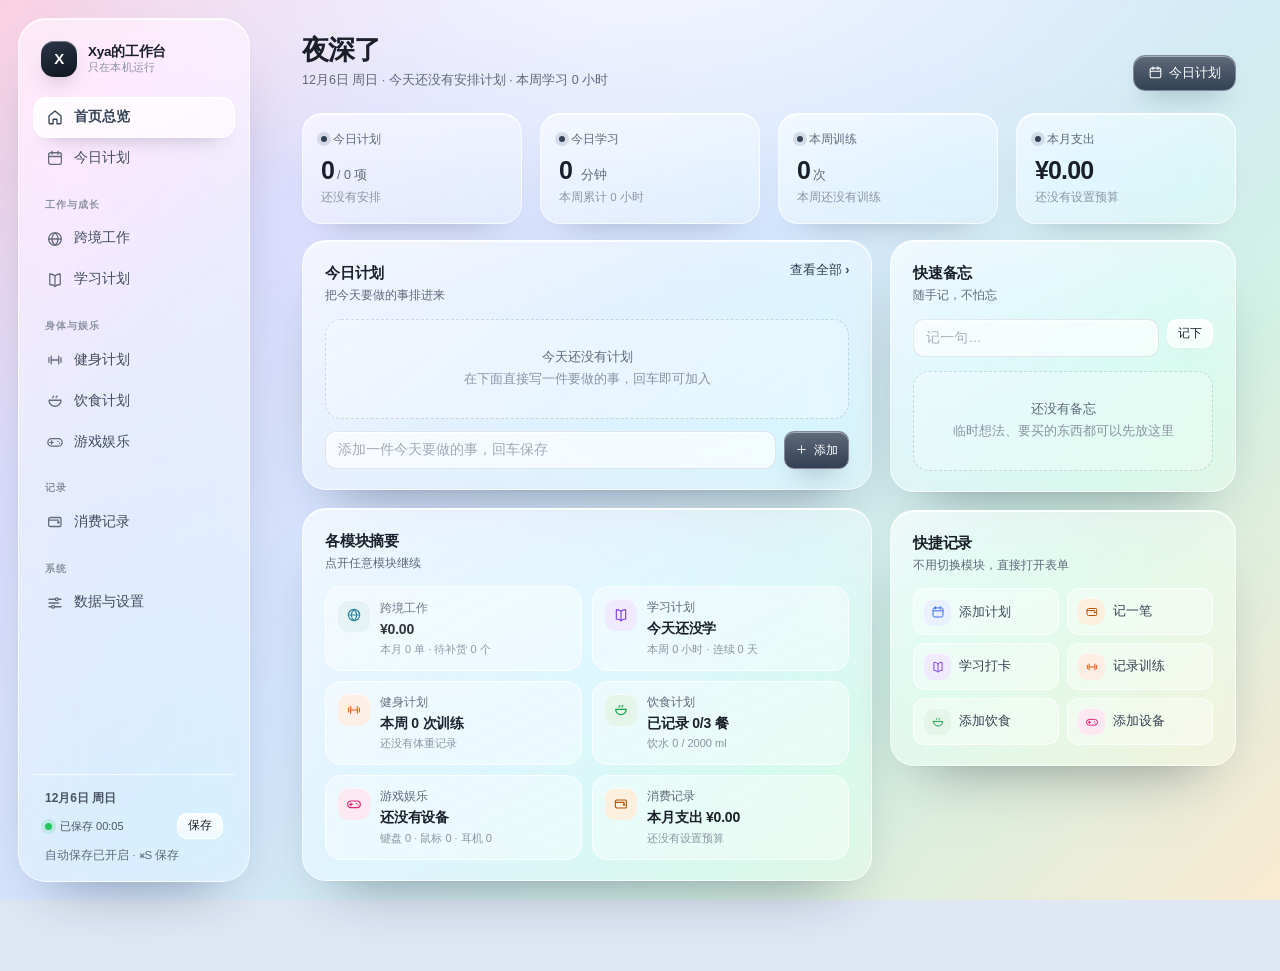
==== commit 0b0adf1c: "问题5: 今日计划接入本地智能排程、时间轴与排程偏好" ====
--- a/index.html
+++ b/index.html
@@ -18,6 +18,7 @@
 
   <script src="js/core.js"></script>
   <script src="js/art.js"></script>
+  <script src="js/schedule.js"></script>
   <script src="js/pages/home.js"></script>
   <script src="js/pages/plan.js"></script>
   <script src="js/pages/work.js"></script>
--- a/css/styles.css
+++ b/css/styles.css
@@ -1157,7 +1157,7 @@
 
 /* ---------------- 我的设备 ---------------- */
 
-.device-grid { display: grid; grid-template-columns: repeat(4, minmax(0, 1fr)); gap: 12px; }
+.device-grid { display: grid; grid-template-columns: repeat(3, minmax(0, 1fr)); gap: 12px; }
 .device-col { padding: 16px 16px 14px; }
 .device-list { display: flex; flex-direction: column; gap: 9px; }
 .device-card {
@@ -1205,3 +1205,293 @@
 }
 .save-state { flex: 1; font-size: 11px; color: #4b5563; font-variant-numeric: tabular-nums; }
 .save-row .btn { height: 26px; padding: 0 10px; font-size: 11.5px; }
+
+.sidebar-foot .tiny { white-space: nowrap; overflow: hidden; text-overflow: ellipsis; }
+
+/* ---------------- 学习封面 ---------------- */
+
+.goal-cover {
+  width: 58px;
+  height: 58px;
+  flex: 0 0 58px;
+  padding: 0;
+  border-radius: 14px;
+  border: 1px solid rgba(255, 255, 255, 0.8);
+  background: rgba(255, 255, 255, 0.55);
+  box-shadow: inset 0 1px 0 #fff;
+  overflow: hidden;
+  display: grid;
+  place-items: center;
+  cursor: pointer;
+}
+.goal-cover img { width: 100%; height: 100%; object-fit: cover; display: block; }
+.goal-cover.placeholder {
+  cursor: default;
+  font-size: 19px;
+  font-weight: 650;
+  color: #7c3aed;
+  background: linear-gradient(160deg, rgba(124, 58, 237, 0.18), rgba(124, 58, 237, 0.05));
+}
+.img-pick { display: flex; align-items: center; gap: 12px; }
+.img-preview {
+  width: 76px;
+  height: 76px;
+  flex: 0 0 76px;
+  border-radius: 14px;
+  border: 1px dashed rgba(23, 31, 48, 0.18);
+  background: rgba(255, 255, 255, 0.5);
+  overflow: hidden;
+  display: grid;
+  place-items: center;
+}
+.img-preview img { width: 100%; height: 100%; object-fit: cover; display: block; }
+.img-pick-actions { display: flex; flex-direction: column; align-items: flex-start; gap: 6px; }
+.goal-image-full { width: 100%; display: block; border-radius: 16px; }
+
+/* ---------------- 拖拽排训练 ---------------- */
+
+.drag-grip { width: 16px; flex: 0 0 16px; display: grid; place-items: center; color: var(--faint); cursor: grab; }
+.drag-grip .ic { width: 14px; height: 14px; }
+.routine-item { cursor: grab; }
+.routine-item.dragging { opacity: 0.45; }
+.cal-cell.drop-hover {
+  background: rgba(234, 88, 12, 0.14);
+  border-color: #ea580c;
+  box-shadow: 0 0 0 3px rgba(234, 88, 12, 0.18);
+  transform: scale(1.02);
+}
+.cal-tag.plan { background: rgba(124, 58, 237, 0.14); color: #6d28d9; }
+.plan-list { display: flex; flex-direction: column; gap: 6px; margin-bottom: 12px; }
+.plan-row {
+  display: flex;
+  align-items: center;
+  gap: 8px;
+  padding: 7px 9px;
+  border-radius: 10px;
+  border: 1px solid rgba(124, 58, 237, 0.14);
+  background: rgba(124, 58, 237, 0.06);
+}
+.plan-name { flex: 1; min-width: 0; font-size: 12.5px; font-weight: 550; overflow: hidden; text-overflow: ellipsis; white-space: nowrap; }
+
+/* ---------------- 拖拽加餐 ---------------- */
+
+.food-card { cursor: grab; }
+.food-card.dragging { opacity: 0.45; }
+.meal { transition: background 0.15s ease, outline-color 0.15s ease; outline: 2px solid transparent; }
+.meal.drop-hover {
+  background: rgba(22, 163, 74, 0.08);
+  outline: 2px dashed rgba(22, 163, 74, 0.45);
+  border-radius: 12px;
+}
+
+/* ---------------- 智能排程 ---------------- */
+
+.plan-toolbar { display: flex; align-items: center; gap: 10px; flex-wrap: wrap; }
+.plan-toolbar .tabs { margin-bottom: 0; }
+.plan-toolbar > .btn { margin-left: auto; }
+
+.smart-card {
+  display: flex;
+  align-items: center;
+  gap: 18px;
+  flex-wrap: wrap;
+  margin-top: 16px;
+  border: 1px solid rgba(124, 58, 237, 0.16);
+  background-image: linear-gradient(120deg, rgba(124, 58, 237, 0.13), rgba(37, 99, 235, 0.08) 55%, rgba(255, 255, 255, 0.4));
+}
+.smart-card.is-applied {
+  border-color: rgba(22, 163, 74, 0.2);
+  background-image: linear-gradient(120deg, rgba(22, 163, 74, 0.12), rgba(255, 255, 255, 0.4));
+}
+.smart-main { flex: 1; min-width: 220px; }
+.smart-title {
+  display: flex;
+  align-items: center;
+  gap: 8px;
+  flex-wrap: wrap;
+  font-size: 15px;
+  font-weight: 650;
+  letter-spacing: -0.01em;
+}
+.smart-title .ic { width: 18px; height: 18px; color: #7c3aed; }
+.smart-card.is-applied .smart-title .ic { color: var(--ok); }
+.smart-sub { margin-top: 4px; font-size: 12px; color: var(--muted); }
+.smart-actions { display: flex; align-items: center; gap: 8px; flex-wrap: wrap; }
+
+.timeline-card .card-head,
+.draft-card .card-head { align-items: center; }
+
+.tl-legend { display: flex; align-items: center; gap: 12px; flex-wrap: wrap; }
+.tl-legend span { display: inline-flex; align-items: center; gap: 5px; }
+.tl-dot { width: 8px; height: 8px; border-radius: 3px; display: inline-block; }
+.tl-dot.plan { background: #2563eb; }
+.tl-dot.draft { border: 1px dashed #7c3aed; background: transparent; }
+.tl-dot.fixed { background: rgba(100, 116, 139, 0.35); }
+
+.timeline { position: relative; margin-top: 10px; }
+.tl-hour { position: absolute; left: 0; width: 46px; height: 0; }
+.tl-hour span {
+  position: absolute;
+  top: -8px;
+  right: 6px;
+  padding: 1px 4px;
+  border-radius: 5px;
+  background: rgba(255, 255, 255, 0.6);
+  color: var(--faint);
+  font-size: 10.5px;
+  font-variant-numeric: tabular-nums;
+}
+.tl-track {
+  position: relative;
+  margin-left: 52px;
+  border-left: 1px solid rgba(24, 33, 50, 0.08);
+  border-radius: 0 12px 12px 0;
+  background-image: repeating-linear-gradient(
+    to bottom,
+    rgba(24, 33, 50, 0.065) 0 1px,
+    transparent 1px 54px
+  );
+}
+
+.tl-block {
+  position: absolute;
+  display: flex;
+  flex-direction: column;
+  gap: 1px;
+  padding: 4px 7px 3px 8px;
+  border-radius: 10px;
+  border: 1px solid rgba(37, 99, 235, 0.24);
+  background: rgba(37, 99, 235, 0.15);
+  color: #1e3a8a;
+  text-align: left;
+  overflow: hidden;
+  cursor: pointer;
+  font: inherit;
+  transition: box-shadow 0.15s ease, filter 0.15s ease;
+}
+.tl-block:hover { filter: brightness(1.03); box-shadow: 0 10px 20px -16px rgba(23, 31, 48, 0.85); z-index: 6; }
+.tl-block.dragging { opacity: 0.45; }
+.tl-time { font-size: 9.5px; line-height: 1.2; font-weight: 600; opacity: 0.78; font-variant-numeric: tabular-nums; }
+.tl-name {
+  font-size: 11.5px;
+  font-weight: 600;
+  line-height: 1.22;
+  overflow: hidden;
+  display: -webkit-box;
+  -webkit-line-clamp: 2;
+  -webkit-box-orient: vertical;
+}
+.tl-block.m-work { border-color: rgba(234, 88, 12, 0.24); background: rgba(234, 88, 12, 0.13); color: #9a3412; }
+.tl-block.m-study { border-color: rgba(124, 58, 237, 0.24); background: rgba(124, 58, 237, 0.13); color: #6d28d9; }
+.tl-block.m-fitness { border-color: rgba(22, 163, 74, 0.24); background: rgba(22, 163, 74, 0.13); color: #15803d; }
+.tl-block.m-rest { border-color: rgba(37, 99, 235, 0.22); background: rgba(37, 99, 235, 0.1); color: #1d4ed8; }
+.tl-block.m-plan { border-color: rgba(13, 148, 136, 0.24); background: rgba(13, 148, 136, 0.12); color: #0f766e; }
+.tl-block.is-draft {
+  border-style: dashed;
+  border-color: rgba(124, 58, 237, 0.45);
+  background: rgba(255, 255, 255, 0.55);
+  color: #5b21b6;
+}
+.tl-block.is-draft.m-work { border-color: rgba(234, 88, 12, 0.45); color: #9a3412; }
+.tl-block.is-draft.m-fitness { border-color: rgba(22, 163, 74, 0.45); color: #15803d; }
+.tl-block.is-draft.m-rest { border-color: rgba(37, 99, 235, 0.42); color: #1d4ed8; }
+.tl-block.is-draft.m-plan { border-color: rgba(13, 148, 136, 0.45); color: #0f766e; }
+.tl-block.is-fixed {
+  left: 0;
+  right: 0;
+  width: auto;
+  z-index: 0;
+  padding: 3px 8px;
+  border: 1px dashed rgba(100, 116, 139, 0.32);
+  background: rgba(255, 255, 255, 0.42);
+  color: #64748b;
+  cursor: default;
+  pointer-events: none;
+}
+.tl-block.is-fixed .tl-name { font-size: 10.5px; font-weight: 500; }
+.tl-block.is-short { justify-content: center; padding-top: 2px; padding-bottom: 2px; }
+.tl-block.is-short .tl-time { display: none; }
+.tl-block.is-short .tl-name { -webkit-line-clamp: 1; }
+.tl-block.is-done { opacity: 0.55; }
+.tl-block.is-done .tl-name { text-decoration: line-through; }
+.tl-block.is-conflict { outline: 2px solid rgba(220, 38, 38, 0.55); outline-offset: -2px; }
+.tl-badge {
+  position: absolute;
+  top: 4px;
+  right: 5px;
+  padding: 0 4px;
+  border-radius: 4px;
+  background: rgba(124, 58, 237, 0.14);
+  color: #6d28d9;
+  font-size: 9px;
+  font-weight: 600;
+}
+.tl-now {
+  position: absolute;
+  left: 0;
+  right: 0;
+  height: 0;
+  border-top: 1.5px dashed rgba(220, 38, 38, 0.7);
+  z-index: 4;
+  pointer-events: none;
+}
+.tl-now span {
+  position: absolute;
+  right: 0;
+  top: -9px;
+  padding: 0 4px;
+  border-radius: 4px;
+  background: rgba(255, 255, 255, 0.82);
+  color: #b91c1c;
+  font-size: 9.5px;
+}
+.tl-empty { position: absolute; left: 12px; top: 16px; }
+
+.draft-list { display: flex; flex-direction: column; gap: 6px; }
+.draft-row {
+  display: flex;
+  align-items: center;
+  gap: 12px;
+  padding: 8px 10px;
+  border-radius: 12px;
+  border: 1px solid rgba(124, 58, 237, 0.14);
+  background: rgba(124, 58, 237, 0.05);
+}
+.draft-row.is-adopted { border-color: rgba(22, 163, 74, 0.18); background: rgba(22, 163, 74, 0.06); }
+.draft-row.is-skipped {
+  border-style: dashed;
+  border-color: rgba(220, 38, 38, 0.22);
+  background: rgba(255, 255, 255, 0.3);
+  opacity: 0.8;
+}
+.draft-time {
+  flex: 0 0 92px;
+  color: #4b5563;
+  font-size: 11px;
+  font-weight: 600;
+  font-variant-numeric: tabular-nums;
+}
+.draft-body { flex: 1; min-width: 0; }
+.draft-name {
+  font-size: 12.5px;
+  font-weight: 600;
+  overflow: hidden;
+  text-overflow: ellipsis;
+  white-space: nowrap;
+}
+.draft-reason { font-size: 11px; color: var(--muted); overflow: hidden; text-overflow: ellipsis; white-space: nowrap; }
+.draft-actions { display: flex; align-items: center; gap: 4px; flex-wrap: wrap; justify-content: flex-end; }
+
+.fixed-rows { display: flex; flex-direction: column; gap: 6px; }
+.fixed-row { display: flex; align-items: center; gap: 6px; }
+.fixed-row input[type="time"] { width: 104px; flex: 0 0 104px; }
+.fixed-row input[type="text"] { flex: 1; min-width: 0; }
+.fixed-row .input { height: 32px; }
+
+@media (max-width: 760px) {
+  .plan-toolbar > .btn { margin-left: 0; }
+  .draft-row { flex-wrap: wrap; }
+  .draft-time { flex-basis: 100%; }
+  .draft-actions { margin-left: auto; }
+  .fixed-row input[type="time"] { width: 92px; flex-basis: 92px; }
+}
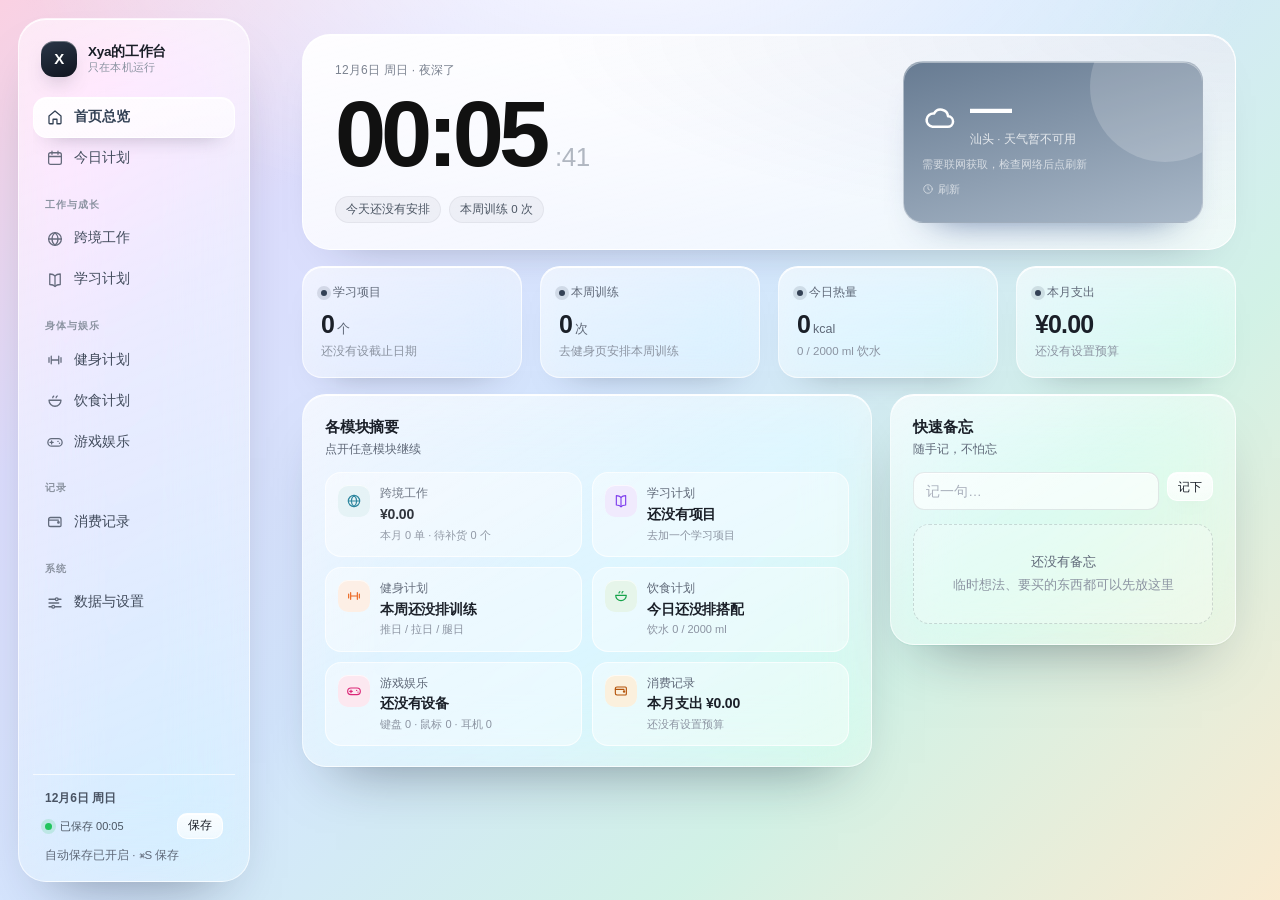
==== commit db1f640c: "问题2: 删除智能排程与排程偏好，只保留手动排计划" ====
--- a/index.html
+++ b/index.html
@@ -18,7 +18,6 @@
 
   <script src="js/core.js"></script>
   <script src="js/art.js"></script>
-  <script src="js/schedule.js"></script>
   <script src="js/pages/home.js"></script>
   <script src="js/pages/plan.js"></script>
   <script src="js/pages/work.js"></script>
--- a/css/styles.css
+++ b/css/styles.css
@@ -1357,8 +1357,8 @@
   position: absolute;
   display: flex;
   flex-direction: column;
-  gap: 1px;
-  padding: 4px 7px 3px 8px;
+  gap: 0;
+  padding: 3px 7px 2px 8px;
   border-radius: 10px;
   border: 1px solid rgba(37, 99, 235, 0.24);
   background: rgba(37, 99, 235, 0.15);
@@ -1371,11 +1371,11 @@
 }
 .tl-block:hover { filter: brightness(1.03); box-shadow: 0 10px 20px -16px rgba(23, 31, 48, 0.85); z-index: 6; }
 .tl-block.dragging { opacity: 0.45; }
-.tl-time { font-size: 9.5px; line-height: 1.2; font-weight: 600; opacity: 0.78; font-variant-numeric: tabular-nums; }
+.tl-time { font-size: 9px; line-height: 1.15; font-weight: 600; opacity: 0.78; font-variant-numeric: tabular-nums; }
 .tl-name {
   font-size: 11.5px;
   font-weight: 600;
-  line-height: 1.22;
+  line-height: 1.2;
   overflow: hidden;
   display: -webkit-box;
   -webkit-line-clamp: 2;
@@ -1495,3 +1495,583 @@
   .draft-actions { margin-left: auto; }
   .fixed-row input[type="time"] { width: 92px; flex-basis: 92px; }
 }
+
+/* ---------------- 健身周计划 ---------------- */
+
+.week-grid {
+  display: grid;
+  grid-template-columns: repeat(7, minmax(112px, 1fr));
+  gap: 8px;
+  overflow-x: auto;
+  padding-bottom: 4px;
+}
+
+.week-day {
+  min-height: 196px;
+  padding: 8px;
+  border-radius: 14px;
+  border: 1px solid rgba(255, 255, 255, 0.72);
+  background: rgba(255, 255, 255, 0.4);
+  cursor: pointer;
+  transition: background 0.16s ease, border-color 0.16s ease, box-shadow 0.16s ease;
+}
+.week-day:hover { background: rgba(255, 255, 255, 0.66); }
+.week-day.today { border-color: rgba(234, 88, 12, 0.36); background: rgba(255, 247, 237, 0.72); }
+.week-day.selected { border-color: rgba(234, 88, 12, 0.6); box-shadow: 0 0 0 2px rgba(234, 88, 12, 0.14); }
+.week-day.drop-hover {
+  background: rgba(234, 88, 12, 0.12);
+  border-color: #ea580c;
+  box-shadow: 0 0 0 3px rgba(234, 88, 12, 0.16);
+}
+
+.wd-head { display: flex; align-items: baseline; justify-content: space-between; gap: 4px; margin-bottom: 7px; }
+.wd-head b { font-size: 12px; font-weight: 650; }
+.wd-head span { font-size: 10.5px; color: var(--faint); font-variant-numeric: tabular-nums; }
+.wd-head .wd-today { color: #c2410c; font-weight: 650; }
+.wd-body { display: flex; flex-direction: column; gap: 6px; }
+
+.wd-plan {
+  padding: 7px 8px;
+  border-radius: 10px;
+  border: 1px solid rgba(234, 88, 12, 0.18);
+  background: rgba(234, 88, 12, 0.08);
+}
+.wd-plan-top { display: flex; align-items: flex-start; justify-content: space-between; gap: 4px; }
+.wd-plan-top b { font-size: 12px; font-weight: 650; color: #9a3412; line-height: 1.3; }
+.wd-del {
+  width: 16px;
+  height: 16px;
+  flex: 0 0 16px;
+  display: grid;
+  place-items: center;
+  padding: 0;
+  border: 0;
+  border-radius: 5px;
+  background: transparent;
+  color: #c2410c;
+  cursor: pointer;
+  opacity: 0.5;
+}
+.wd-del:hover { opacity: 1; background: rgba(255, 255, 255, 0.7); }
+.wd-del .ic { width: 11px; height: 11px; }
+.wd-tags { display: flex; flex-wrap: wrap; gap: 3px; margin-top: 4px; }
+.wd-tags span {
+  padding: 0 5px;
+  border-radius: 5px;
+  background: rgba(255, 255, 255, 0.7);
+  color: #9a3412;
+  font-size: 9.5px;
+  line-height: 16px;
+}
+.wd-ex {
+  margin-top: 4px;
+  color: #7c2d12;
+  font-size: 10.5px;
+  line-height: 1.35;
+  display: -webkit-box;
+  -webkit-line-clamp: 2;
+  -webkit-box-orient: vertical;
+  overflow: hidden;
+}
+.wd-empty {
+  display: block;
+  padding: 18px 4px;
+  border: 1px dashed rgba(24, 33, 50, 0.14);
+  border-radius: 10px;
+  color: var(--faint);
+  font-size: 10.5px;
+  text-align: center;
+}
+
+.fitness-bottom { grid-template-columns: minmax(0, 1fr) minmax(0, 1.15fr); }
+.fitness-bottom > section:nth-child(3) { grid-column: 1 / -1; }
+.day-plan { padding: 10px 12px; border-radius: 12px; border: 1px solid rgba(234, 88, 12, 0.16); background: rgba(255, 247, 237, 0.55); }
+.day-plan + .day-plan { margin-top: 10px; }
+.day-plan-head { display: flex; align-items: center; gap: 8px; margin-bottom: 6px; }
+.day-plan-head b { font-size: 13px; color: #9a3412; }
+.day-plan-head .chip { margin-left: 2px; }
+.day-plan-head .icon-btn { margin-left: auto; }
+
+.routine-ex-head,
+.routine-ex-row { display: grid; grid-template-columns: 78px 92px minmax(0, 1fr) 66px 30px; gap: 6px; align-items: center; }
+.routine-ex-head { font-size: 10.5px; color: var(--faint); margin-bottom: 4px; }
+.routine-ex-row + .routine-ex-row { margin-top: 6px; }
+.routine-ex-row .input { height: 32px; padding: 0 8px; font-size: 12px; }
+
+@media (max-width: 900px) {
+  .fitness-bottom { grid-template-columns: 1fr; }
+  .fitness-bottom > section:nth-child(3) { grid-column: auto; }
+  .routine-ex-head { display: none; }
+  .routine-ex-row { grid-template-columns: 1fr 1fr; }
+  .routine-ex-row input[data-rex-name] { grid-column: 1 / -1; }
+}
+
+/* ---------------- 饮食热量 ---------------- */
+
+.calorie-card { margin-top: 16px; }
+.calorie-row { display: flex; align-items: flex-end; justify-content: space-between; gap: 16px; flex-wrap: wrap; }
+.calorie-label { font-size: 12px; color: var(--muted); }
+.calorie-value { font-size: 34px; font-weight: 700; line-height: 1.1; letter-spacing: -0.02em; }
+.calorie-value small { font-size: 14px; font-weight: 550; color: var(--muted); }
+.calorie-side { display: flex; align-items: center; gap: 10px; flex-wrap: wrap; }
+.calorie-bar {
+  margin-top: 12px;
+  height: 10px;
+  border-radius: 99px;
+  background: rgba(22, 163, 74, 0.1);
+  overflow: hidden;
+}
+.calorie-bar i {
+  display: block;
+  height: 100%;
+  border-radius: 99px;
+  background: linear-gradient(90deg, #16a34a, #65a30d);
+  transition: width 0.3s ease;
+}
+.calorie-bar i.over { background: linear-gradient(90deg, #dc2626, #f97316); }
+.calorie-meals { display: flex; gap: 18px; flex-wrap: wrap; margin-top: 10px; font-size: 11.5px; color: var(--muted); }
+.calorie-meals b { color: var(--ink); font-weight: 600; margin-right: 4px; }
+
+.meal-kcal { margin-left: 8px; font-size: 11px; font-weight: 550; color: var(--muted); }
+.meal-bar { height: 4px; border-radius: 99px; background: rgba(22, 163, 74, 0.1); overflow: hidden; margin: 2px 0 8px; }
+.meal-bar i { display: block; height: 100%; border-radius: 99px; background: #4ade80; }
+.meal-bar i.over { background: #f87171; }
+.pill-kcal { font-size: 10.5px; font-weight: 600; color: #15803d; }
+.diet-kcal { position: absolute; right: 6px; top: 5px; font-size: 9px; color: #15803d; font-weight: 600; }
+
+.bmi-row { display: flex; align-items: center; gap: 8px; margin-top: 10px; flex-wrap: wrap; }
+.bmi-value { font-size: 18px; font-weight: 700; }
+
+/* ---------------- 消费记录改版 ---------------- */
+
+.money-hero { display: flex; align-items: center; gap: 36px; flex-wrap: wrap; }
+.money-hero-month { display: flex; flex-direction: column; min-width: 86px; }
+.money-hero-month span { font-size: 11px; color: var(--faint); letter-spacing: 0.02em; }
+.money-hero-month b { font-size: 46px; line-height: 1.05; letter-spacing: -0.04em; }
+.money-hero-month small { margin-left: 3px; color: var(--muted); font-size: 14px; font-weight: 550; }
+.money-hero-metrics { flex: 1; display: flex; gap: 48px; flex-wrap: wrap; }
+.money-hero-metrics > div { display: flex; flex-direction: column; gap: 3px; }
+.money-hero-metrics span { font-size: 11.5px; color: var(--faint); }
+.money-hero-metrics b { font-size: 19px; font-weight: 650; font-variant-numeric: tabular-nums; }
+.money-hero-count { margin-left: auto; color: var(--muted); font-size: 11.5px; }
+.pos { color: var(--ok); }
+.neg { color: var(--bad); }
+
+.budget-body { display: flex; align-items: center; gap: 22px; flex-wrap: wrap; }
+.budget-ring {
+  position: relative;
+  width: 112px;
+  height: 112px;
+  flex: 0 0 112px;
+  border-radius: 50%;
+  background: conic-gradient(var(--ring, #16a34a) calc(var(--p, 0) * 1%), rgba(24, 33, 50, 0.075) 0);
+  display: grid;
+  place-items: center;
+}
+.budget-ring-in {
+  width: 86px;
+  height: 86px;
+  border-radius: 50%;
+  background: rgba(255, 255, 255, 0.88);
+  display: flex;
+  flex-direction: column;
+  align-items: center;
+  justify-content: center;
+  gap: 1px;
+}
+.budget-ring-in b { font-size: 19px; font-weight: 700; }
+.budget-ring-in span { font-size: 10.5px; color: var(--faint); }
+.budget-lines { flex: 1; min-width: 190px; display: flex; flex-direction: column; gap: 8px; }
+.budget-lines > div {
+  display: flex;
+  justify-content: space-between;
+  gap: 12px;
+  padding-bottom: 6px;
+  border-bottom: 1px solid var(--line-soft);
+}
+.budget-lines > div:last-child { border-bottom: 0; padding-bottom: 0; }
+.budget-lines span { font-size: 12px; color: var(--muted); }
+.budget-lines b { font-size: 13px; font-variant-numeric: tabular-nums; }
+
+.asset-sums { display: flex; gap: 28px; flex-wrap: wrap; }
+.asset-sums > div { display: flex; flex-direction: column; gap: 2px; }
+.asset-sums span { font-size: 11px; color: var(--faint); }
+.asset-sums b { font-size: 20px; font-weight: 650; font-variant-numeric: tabular-nums; }
+.asset-list { margin-top: 12px; display: flex; flex-direction: column; }
+.asset-row { display: flex; align-items: center; gap: 8px; padding: 7px 2px; border-top: 1px solid var(--line-soft); }
+.asset-name { flex: 1; min-width: 0; font-size: 12.5px; overflow: hidden; text-overflow: ellipsis; white-space: nowrap; }
+.asset-row b { font-size: 12.5px; font-variant-numeric: tabular-nums; }
+
+.money-range-tabs { margin-bottom: 0; }
+.money-range-tabs .tab { height: 27px; padding: 0 12px; font-size: 12px; }
+
+.rank-row { grid-template-columns: 62px 1fr 40px 74px; }
+.rank-pct { text-align: right; font-size: 11px; color: var(--faint); font-variant-numeric: tabular-nums; }
+
+@media (max-width: 760px) {
+  .money-hero { gap: 18px; }
+  .money-hero-metrics { gap: 24px; }
+  .money-hero-count { margin-left: 0; }
+}
+
+/* ---------------- 首页 Hero ---------------- */
+
+.home-hero {
+  position: relative;
+  overflow: hidden;
+  display: flex;
+  align-items: stretch;
+  justify-content: space-between;
+  gap: 24px;
+  padding: 26px 28px;
+  border-radius: 28px;
+  color: #fff;
+  background: linear-gradient(135deg, var(--hero-a, #2563eb), var(--hero-b, #0d9488));
+  border: 1px solid rgba(255, 255, 255, 0.3);
+  box-shadow:
+    0 30px 60px -34px rgba(20, 28, 47, 0.65),
+    inset 0 1px 0 rgba(255, 255, 255, 0.35);
+}
+.home-hero::before {
+  content: "";
+  position: absolute;
+  right: -90px;
+  top: -140px;
+  width: 320px;
+  height: 320px;
+  border-radius: 50%;
+  background: rgba(255, 255, 255, 0.18);
+}
+.home-hero::after {
+  content: "";
+  position: absolute;
+  left: 38%;
+  bottom: -140px;
+  width: 220px;
+  height: 220px;
+  border-radius: 50%;
+  background: rgba(255, 255, 255, 0.1);
+}
+
+.home-hero-main { position: relative; z-index: 1; flex: 1; min-width: 0; }
+.hero-eyebrow { font-size: 12px; letter-spacing: 0.02em; opacity: 0.82; }
+.hero-clock {
+  margin-top: 8px;
+  font-size: 64px;
+  font-weight: 700;
+  line-height: 1;
+  letter-spacing: -0.05em;
+  font-variant-numeric: tabular-nums;
+}
+.hero-clock small { margin-left: 2px; font-size: 24px; font-weight: 600; opacity: 0.66; }
+.hero-sub { display: flex; flex-wrap: wrap; gap: 8px; margin-top: 16px; }
+.hero-sub span {
+  padding: 4px 10px;
+  border-radius: 99px;
+  background: rgba(255, 255, 255, 0.16);
+  border: 1px solid rgba(255, 255, 255, 0.24);
+  font-size: 11.5px;
+  backdrop-filter: blur(8px);
+}
+
+.home-weather {
+  position: relative;
+  z-index: 1;
+  width: 258px;
+  flex: 0 0 258px;
+  display: flex;
+  flex-direction: column;
+  justify-content: center;
+  gap: 8px;
+  padding: 16px 18px;
+  border-radius: 20px;
+  background: rgba(255, 255, 255, 0.14);
+  border: 1px solid rgba(255, 255, 255, 0.28);
+  backdrop-filter: blur(16px) saturate(150%);
+  -webkit-backdrop-filter: blur(16px) saturate(150%);
+}
+.weather-top { display: flex; align-items: center; gap: 12px; }
+.weather-ico { display: inline-grid; place-items: center; }
+.weather-ico .ic { width: 40px; height: 40px; }
+.weather-main b { display: block; font-size: 32px; font-weight: 700; line-height: 1.05; font-variant-numeric: tabular-nums; }
+.weather-main span { display: block; font-size: 11.5px; opacity: 0.85; }
+.weather-meta { font-size: 11px; line-height: 1.5; opacity: 0.78; }
+.weather-refresh {
+  align-self: flex-start;
+  display: inline-flex;
+  align-items: center;
+  gap: 4px;
+  padding: 0;
+  border: 0;
+  background: transparent;
+  color: #fff;
+  font-size: 11px;
+  opacity: 0.75;
+  cursor: pointer;
+}
+.weather-refresh .ic { width: 12px; height: 12px; }
+.weather-refresh:hover { opacity: 1; }
+
+@media (max-width: 760px) {
+  .home-hero { flex-direction: column; padding: 22px; }
+  .home-weather { width: auto; flex-basis: auto; }
+  .hero-clock { font-size: 52px; }
+}
+
+/* ---------------- 今日计划操作栏与模块面板 ---------------- */
+
+.plan-actions {
+  display: flex;
+  align-items: center;
+  gap: 2px;
+  padding: 4px;
+  border-radius: 14px;
+  border: 1px solid rgba(255, 255, 255, 0.72);
+  background: rgba(255, 255, 255, 0.42);
+  box-shadow: inset 0 1px 0 #fff;
+  backdrop-filter: blur(14px);
+}
+.plan-action {
+  display: inline-flex;
+  align-items: center;
+  gap: 5px;
+  height: 30px;
+  padding: 0 10px;
+  border: 0;
+  border-radius: 9px;
+  background: transparent;
+  color: #374151;
+  font-size: 12.5px;
+  font-weight: 550;
+  cursor: pointer;
+  transition: background 0.15s ease;
+}
+.plan-action:hover { background: rgba(255, 255, 255, 0.72); }
+.plan-action .ic { width: 14px; height: 14px; color: #7c3aed; }
+.plan-icon {
+  width: 30px;
+  height: 30px;
+  display: grid;
+  place-items: center;
+  padding: 0;
+  border: 0;
+  border-radius: 9px;
+  background: transparent;
+  color: var(--muted);
+  cursor: pointer;
+}
+.plan-icon:hover { background: rgba(255, 255, 255, 0.72); color: var(--ink); }
+.plan-icon .ic { width: 15px; height: 15px; }
+.plan-actions-sep { width: 1px; height: 18px; margin: 0 2px; background: var(--line); }
+.plan-actions .btn.primary.sm { height: 30px; }
+
+.palette-card .card-head { align-items: center; }
+.palette-tabs { margin-bottom: 0; }
+.palette-tabs .tab { height: 28px; padding: 0 10px; font-size: 12px; }
+.palette-count { margin-left: 5px; font-size: 10px; opacity: 0.62; }
+.palette-grid { display: grid; grid-template-columns: repeat(auto-fill, minmax(210px, 1fr)); gap: 8px; }
+.palette-item {
+  display: flex;
+  align-items: center;
+  gap: 9px;
+  min-width: 0;
+  padding: 9px 10px;
+  border-radius: 12px;
+  border: 1px solid rgba(255, 255, 255, 0.74);
+  background: rgba(255, 255, 255, 0.44);
+  color: inherit;
+  font: inherit;
+  text-align: left;
+  cursor: grab;
+  transition: background 0.16s ease, transform 0.16s ease, box-shadow 0.16s ease;
+}
+.palette-item:hover {
+  background: rgba(255, 255, 255, 0.72);
+  transform: translateY(-1px);
+  box-shadow: 0 12px 22px -18px rgba(23, 31, 48, 0.7);
+}
+.palette-item.dragging { opacity: 0.45; }
+.palette-ico {
+  width: 30px;
+  height: 30px;
+  flex: 0 0 30px;
+  display: grid;
+  place-items: center;
+  border-radius: 9px;
+}
+.palette-ico .ic { width: 16px; height: 16px; }
+.palette-body { flex: 1; min-width: 0; display: flex; flex-direction: column; }
+.palette-body b { font-size: 12.5px; font-weight: 600; overflow: hidden; text-overflow: ellipsis; white-space: nowrap; }
+.palette-body span { font-size: 10.5px; color: var(--muted); overflow: hidden; text-overflow: ellipsis; white-space: nowrap; }
+.palette-item .drag-grip { opacity: 0.5; }
+.palette-add { justify-content: center; border-style: dashed; }
+.palette-empty { grid-column: 1 / -1; padding: 14px 10px; text-align: center; }
+
+.tl-block.m-diet { border-color: rgba(13, 148, 136, 0.26); background: rgba(13, 148, 136, 0.13); color: #0f766e; }
+
+@media (max-width: 760px) {
+  .plan-actions { width: 100%; justify-content: flex-end; }
+  .palette-card .card-head { flex-direction: column; align-items: flex-start; }
+  .palette-tabs { width: 100%; }
+  .palette-grid { grid-template-columns: 1fr; }
+}
+
+/* ---------------- 饮食热量估算与咖啡 ---------------- */
+
+.kcal-hint { margin: -2px 0 10px; line-height: 1.5; }
+.coffee-card .card-head { margin-bottom: 10px; }
+.coffee-body { display: flex; align-items: center; gap: 14px; }
+.coffee-big { display: flex; align-items: center; gap: 9px; }
+.coffee-ico {
+  width: 44px;
+  height: 44px;
+  display: grid;
+  place-items: center;
+  border-radius: 13px;
+  background: rgba(217, 119, 6, 0.13);
+  color: #b45309;
+}
+.coffee-ico .ic { width: 22px; height: 22px; }
+.coffee-big b { font-size: 30px; font-weight: 700; line-height: 1; font-variant-numeric: tabular-nums; }
+.coffee-big small { margin-left: 2px; font-size: 12px; font-weight: 550; color: var(--muted); }
+.coffee-meta { font-size: 11.5px; line-height: 1.5; color: var(--muted); }
+.coffee-meta b { color: var(--ink); }
+
+/* ---------------- 首页 Hero：苹果式简约 ---------------- */
+
+.home-hero {
+  color: var(--ink);
+  background:
+    radial-gradient(120% 150% at 100% 0%, color-mix(in srgb, var(--hero-tint, #2563eb) 8%, transparent), transparent 62%),
+    linear-gradient(165deg, rgba(255, 255, 255, 0.92), rgba(255, 255, 255, 0.62));
+  border: 1px solid rgba(255, 255, 255, 0.95);
+  box-shadow:
+    0 22px 50px -40px rgba(20, 28, 47, 0.5),
+    inset 0 1px 0 #fff;
+}
+.home-hero::before,
+.home-hero::after { display: none; }
+.hero-eyebrow { color: var(--muted); font-weight: 500; }
+.hero-clock { color: #111; font-weight: 600; font-size: 62px; }
+.hero-clock small { color: #9aa1ad; font-weight: 500; }
+.hero-sub span {
+  background: rgba(24, 33, 50, 0.045);
+  border-color: rgba(24, 33, 50, 0.05);
+  color: #4b5563;
+  backdrop-filter: none;
+}
+.home-weather {
+  width: 250px;
+  flex-basis: 250px;
+  background: rgba(24, 33, 50, 0.035);
+  border-color: rgba(24, 33, 50, 0.05);
+  backdrop-filter: none;
+  -webkit-backdrop-filter: none;
+}
+.weather-ico .ic { width: 36px; height: 36px; color: #64748b; }
+.weather-main b { color: #111; font-size: 30px; font-weight: 600; }
+.weather-main span { color: var(--muted); }
+.weather-meta { color: var(--faint); }
+.weather-refresh { color: var(--muted); }
+
+@media (max-width: 760px) {
+  .home-weather { width: auto; flex-basis: auto; }
+}
+
+/* ---------------- 首页时钟与 Apple 天气部件 ---------------- */
+
+.home-hero { padding: 26px 32px; }
+.hero-clock {
+  display: flex;
+  align-items: baseline;
+  gap: 10px;
+  font-size: 92px;
+  letter-spacing: -0.055em;
+  white-space: nowrap;
+}
+.clock-hm { display: inline-block; }
+.hero-clock small { margin-left: 0; font-size: 26px; letter-spacing: -0.02em; color: #8b93a1; }
+
+.home-weather {
+  position: relative;
+  overflow: hidden;
+  width: 300px;
+  flex-basis: 300px;
+  color: #fff;
+  background: linear-gradient(165deg, #5b8fd6, #8fc0ea);
+  border: 1px solid rgba(255, 255, 255, 0.34);
+  box-shadow:
+    0 22px 40px -30px rgba(30, 64, 120, 0.85),
+    inset 0 1px 0 rgba(255, 255, 255, 0.42);
+}
+.home-weather::after {
+  content: "";
+  position: absolute;
+  right: -38px;
+  top: -50px;
+  width: 150px;
+  height: 150px;
+  border-radius: 50%;
+  background: rgba(255, 255, 255, 0.18);
+  pointer-events: none;
+}
+.home-weather.w-clear { background: linear-gradient(165deg, #3b82c4, #87c5ee 62%, #cfe9fb); }
+.home-weather.w-night-clear { background: linear-gradient(165deg, #1b2a4a, #3a4f79); }
+.home-weather.w-cloud { background: linear-gradient(165deg, #677b92, #a9b8c8); }
+.home-weather.w-night-cloud { background: linear-gradient(165deg, #2b3448, #566277); }
+.home-weather.w-rain { background: linear-gradient(165deg, #3d5268, #6f8aa0); }
+.home-weather.w-snow { background: linear-gradient(165deg, #5f7890, #a9c1d4); }
+.home-weather.w-fog { background: linear-gradient(165deg, #78848f, #b3bdc7); }
+.home-weather .weather-ico .ic { color: #fff; }
+.home-weather .weather-main b { color: #fff; font-size: 42px; }
+.home-weather .weather-main span { color: rgba(255, 255, 255, 0.92); }
+.home-weather .weather-meta { color: rgba(255, 255, 255, 0.82); }
+.home-weather .weather-refresh { color: rgba(255, 255, 255, 0.86); }
+
+@media (max-width: 760px) {
+  .hero-clock { font-size: 66px; }
+  .hero-clock small { font-size: 20px; }
+  .home-weather { width: auto; flex-basis: auto; }
+}
+
+/* ---------------- 饮食：热量与蛋白质 ---------------- */
+
+.diet-macros {
+  display: grid;
+  grid-template-columns: minmax(0, 1fr) minmax(0, 1fr);
+  gap: 12px;
+  margin-top: 16px;
+}
+.diet-macros .card { margin: 0; padding: 16px 18px; }
+.macro-row { display: flex; align-items: flex-end; justify-content: space-between; gap: 10px; }
+.macro-label { font-size: 11.5px; color: var(--muted); }
+.macro-value {
+  font-size: 30px;
+  font-weight: 700;
+  line-height: 1.1;
+  letter-spacing: -0.02em;
+  font-variant-numeric: tabular-nums;
+}
+.macro-value small { margin-left: 4px; font-size: 12px; font-weight: 550; color: var(--muted); }
+.diet-macros .calorie-bar { height: 8px; margin-top: 10px; }
+.macro-meals { display: flex; flex-wrap: wrap; gap: 10px; margin-top: 9px; font-size: 10.5px; color: var(--faint); }
+.macro-meals b { color: #4b5563; font-weight: 600; }
+.macro-foot { margin-top: 7px; }
+.protein-bar {
+  height: 8px;
+  margin-top: 10px;
+  border-radius: 99px;
+  background: rgba(13, 148, 136, 0.1);
+  overflow: hidden;
+}
+.protein-bar i {
+  display: block;
+  height: 100%;
+  border-radius: 99px;
+  background: linear-gradient(90deg, #0d9488, #34d399);
+}
+.protein-bar i.over { background: linear-gradient(90deg, #dc2626, #f97316); }
+
+@media (max-width: 760px) {
+  .diet-macros { grid-template-columns: 1fr; }
+}
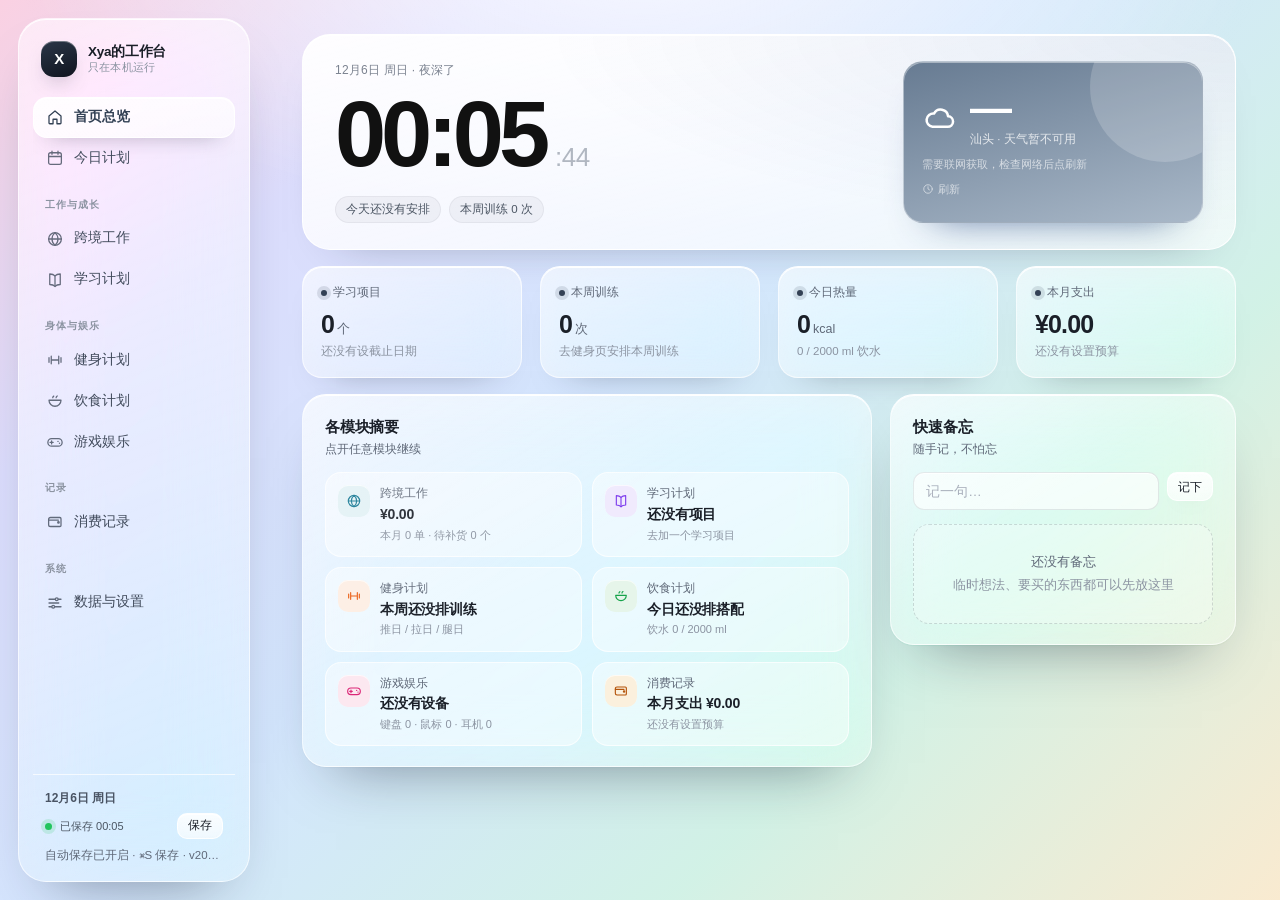
==== commit 52b08fda: "修正：静态资源禁用缓存并显示版本号，避免更新后看到旧界面" ====
--- a/index.html
+++ b/index.html
@@ -5,7 +5,7 @@
   <meta name="viewport" content="width=device-width, initial-scale=1" />
   <title>Xya的工作台</title>
   <link rel="icon" href="data:image/svg+xml,%3Csvg xmlns='http://www.w3.org/2000/svg' viewBox='0 0 64 64'%3E%3Crect width='64' height='64' rx='16' fill='%23111827'/%3E%3Ctext x='32' y='45' font-size='34' font-family='-apple-system,Helvetica,sans-serif' font-weight='700' fill='white' text-anchor='middle'%3EX%3C/text%3E%3C/svg%3E" />
-  <link rel="stylesheet" href="css/styles.css" />
+  <link rel="stylesheet" href="css/styles.css?v=20261111-1" />
 </head>
 <body>
   <div class="app">
@@ -16,17 +16,17 @@
   <div id="modal-root"></div>
   <div id="toast-root" class="toast-root"></div>
 
-  <script src="js/core.js"></script>
-  <script src="js/art.js"></script>
-  <script src="js/pages/home.js"></script>
-  <script src="js/pages/plan.js"></script>
-  <script src="js/pages/work.js"></script>
-  <script src="js/pages/study.js"></script>
-  <script src="js/pages/fitness.js"></script>
-  <script src="js/pages/diet.js"></script>
-  <script src="js/pages/games.js"></script>
-  <script src="js/pages/money.js"></script>
-  <script src="js/pages/settings.js"></script>
-  <script src="js/app.js"></script>
+  <script src="js/core.js?v=20261111-1"></script>
+  <script src="js/art.js?v=20261111-1"></script>
+  <script src="js/pages/home.js?v=20261111-1"></script>
+  <script src="js/pages/plan.js?v=20261111-1"></script>
+  <script src="js/pages/work.js?v=20261111-1"></script>
+  <script src="js/pages/study.js?v=20261111-1"></script>
+  <script src="js/pages/fitness.js?v=20261111-1"></script>
+  <script src="js/pages/diet.js?v=20261111-1"></script>
+  <script src="js/pages/games.js?v=20261111-1"></script>
+  <script src="js/pages/money.js?v=20261111-1"></script>
+  <script src="js/pages/settings.js?v=20261111-1"></script>
+  <script src="js/app.js?v=20261111-1"></script>
 </body>
 </html>
--- a/css/styles.css
+++ b/css/styles.css
@@ -2075,3 +2075,50 @@
 @media (max-width: 760px) {
   .diet-macros { grid-template-columns: 1fr; }
 }
+
+/* ---------------- 健身休息日 ---------------- */
+
+.rest-template {
+  display: flex;
+  align-items: center;
+  gap: 9px;
+  padding: 9px 10px;
+  margin-bottom: 10px;
+  border-radius: 12px;
+  border: 1px dashed rgba(37, 99, 235, 0.32);
+  background: rgba(37, 99, 235, 0.06);
+  cursor: grab;
+  transition: background 0.16s ease, transform 0.16s ease;
+}
+.rest-template:hover { background: rgba(37, 99, 235, 0.1); transform: translateY(-1px); }
+.rest-template.dragging { opacity: 0.45; }
+.rest-ico {
+  width: 30px;
+  height: 30px;
+  flex: 0 0 30px;
+  display: grid;
+  place-items: center;
+  border-radius: 9px;
+  background: rgba(37, 99, 235, 0.12);
+  color: #1d4ed8;
+}
+.rest-ico .ic { width: 16px; height: 16px; }
+.rest-body { flex: 1; min-width: 0; display: flex; flex-direction: column; }
+.rest-body b { font-size: 12.5px; font-weight: 650; color: #1d4ed8; }
+.rest-body span { font-size: 10.5px; color: var(--muted); }
+.rest-badge { font-size: 10px; color: #1d4ed8; opacity: 0.7; }
+
+.wd-plan.is-rest {
+  border-color: rgba(37, 99, 235, 0.24);
+  background: rgba(37, 99, 235, 0.08);
+}
+.wd-plan.is-rest .wd-plan-top b { color: #1d4ed8; }
+.wd-plan.is-rest .wd-tags span { color: #1d4ed8; }
+.wd-plan.is-rest .wd-ex { color: #1d4ed8; opacity: 0.8; }
+
+.day-plan.is-rest {
+  border-color: rgba(37, 99, 235, 0.2);
+  background: rgba(37, 99, 235, 0.05);
+}
+.day-plan.is-rest .day-plan-head b { color: #1d4ed8; }
+.rest-detail { font-size: 12px; line-height: 1.7; color: var(--muted); }
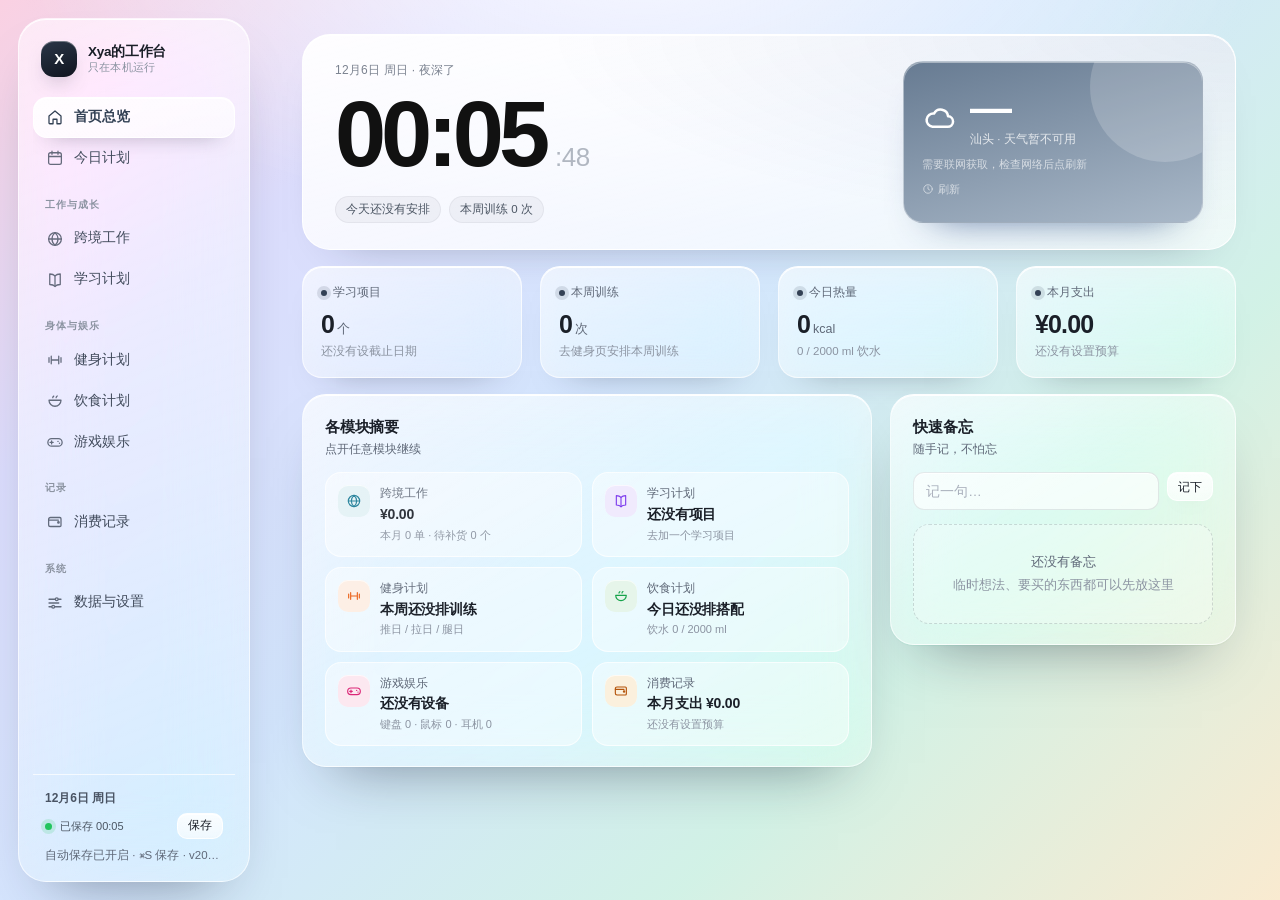
==== commit cef2296a: "恢复今日计划的计划偏好：作息、用餐时段与固定安排" ====
--- a/index.html
+++ b/index.html
@@ -5,7 +5,7 @@
   <meta name="viewport" content="width=device-width, initial-scale=1" />
   <title>Xya的工作台</title>
   <link rel="icon" href="data:image/svg+xml,%3Csvg xmlns='http://www.w3.org/2000/svg' viewBox='0 0 64 64'%3E%3Crect width='64' height='64' rx='16' fill='%23111827'/%3E%3Ctext x='32' y='45' font-size='34' font-family='-apple-system,Helvetica,sans-serif' font-weight='700' fill='white' text-anchor='middle'%3EX%3C/text%3E%3C/svg%3E" />
-  <link rel="stylesheet" href="css/styles.css?v=20261111-1" />
+  <link rel="stylesheet" href="css/styles.css?v=20261111-2" />
 </head>
 <body>
   <div class="app">
@@ -16,17 +16,17 @@
   <div id="modal-root"></div>
   <div id="toast-root" class="toast-root"></div>
 
-  <script src="js/core.js?v=20261111-1"></script>
-  <script src="js/art.js?v=20261111-1"></script>
-  <script src="js/pages/home.js?v=20261111-1"></script>
-  <script src="js/pages/plan.js?v=20261111-1"></script>
-  <script src="js/pages/work.js?v=20261111-1"></script>
-  <script src="js/pages/study.js?v=20261111-1"></script>
-  <script src="js/pages/fitness.js?v=20261111-1"></script>
-  <script src="js/pages/diet.js?v=20261111-1"></script>
-  <script src="js/pages/games.js?v=20261111-1"></script>
-  <script src="js/pages/money.js?v=20261111-1"></script>
-  <script src="js/pages/settings.js?v=20261111-1"></script>
-  <script src="js/app.js?v=20261111-1"></script>
+  <script src="js/core.js?v=20261111-2"></script>
+  <script src="js/art.js?v=20261111-2"></script>
+  <script src="js/pages/home.js?v=20261111-2"></script>
+  <script src="js/pages/plan.js?v=20261111-2"></script>
+  <script src="js/pages/work.js?v=20261111-2"></script>
+  <script src="js/pages/study.js?v=20261111-2"></script>
+  <script src="js/pages/fitness.js?v=20261111-2"></script>
+  <script src="js/pages/diet.js?v=20261111-2"></script>
+  <script src="js/pages/games.js?v=20261111-2"></script>
+  <script src="js/pages/money.js?v=20261111-2"></script>
+  <script src="js/pages/settings.js?v=20261111-2"></script>
+  <script src="js/app.js?v=20261111-2"></script>
 </body>
 </html>
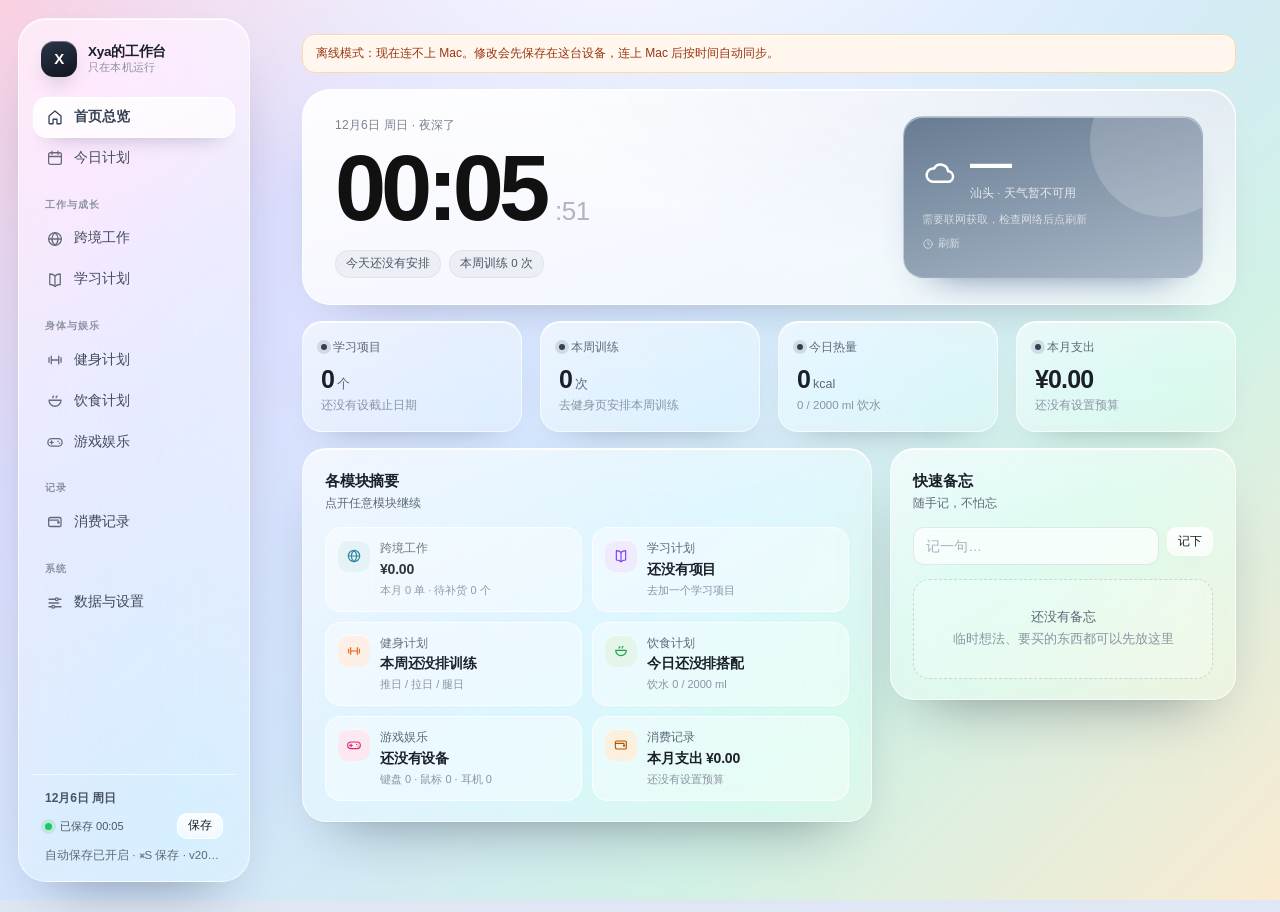
==== commit b78f0e14: "PWA：手机主屏安装、底部导航与离线同步（Tailscale 使用说明）" ====
--- a/index.html
+++ b/index.html
@@ -2,31 +2,39 @@
 <html lang="zh-CN">
 <head>
   <meta charset="utf-8" />
-  <meta name="viewport" content="width=device-width, initial-scale=1" />
+  <meta name="viewport" content="width=device-width, initial-scale=1, viewport-fit=cover" />
   <title>Xya的工作台</title>
+  <meta name="theme-color" content="#f2f6fd" />
+  <meta name="apple-mobile-web-app-capable" content="yes" />
+  <meta name="apple-mobile-web-app-status-bar-style" content="default" />
+  <meta name="apple-mobile-web-app-title" content="工作台" />
+  <link rel="manifest" href="manifest.webmanifest" />
+  <link rel="apple-touch-icon" href="icons/icon-180.png" />
   <link rel="icon" href="data:image/svg+xml,%3Csvg xmlns='http://www.w3.org/2000/svg' viewBox='0 0 64 64'%3E%3Crect width='64' height='64' rx='16' fill='%23111827'/%3E%3Ctext x='32' y='45' font-size='34' font-family='-apple-system,Helvetica,sans-serif' font-weight='700' fill='white' text-anchor='middle'%3EX%3C/text%3E%3C/svg%3E" />
-  <link rel="stylesheet" href="css/styles.css?v=20261111-2" />
+  <link rel="stylesheet" href="css/styles.css?v=20261111-4" />
 </head>
 <body>
   <div class="app">
     <aside class="sidebar" id="sidebar"></aside>
     <main class="main" id="main"></main>
   </div>
+  <nav class="mobile-nav" id="mobile-nav" aria-label="手机导航"></nav>
+  <div id="sheet-root"></div>
 
   <div id="modal-root"></div>
   <div id="toast-root" class="toast-root"></div>
 
-  <script src="js/core.js?v=20261111-2"></script>
-  <script src="js/art.js?v=20261111-2"></script>
-  <script src="js/pages/home.js?v=20261111-2"></script>
-  <script src="js/pages/plan.js?v=20261111-2"></script>
-  <script src="js/pages/work.js?v=20261111-2"></script>
-  <script src="js/pages/study.js?v=20261111-2"></script>
-  <script src="js/pages/fitness.js?v=20261111-2"></script>
-  <script src="js/pages/diet.js?v=20261111-2"></script>
-  <script src="js/pages/games.js?v=20261111-2"></script>
-  <script src="js/pages/money.js?v=20261111-2"></script>
-  <script src="js/pages/settings.js?v=20261111-2"></script>
-  <script src="js/app.js?v=20261111-2"></script>
+  <script src="js/core.js?v=20261111-4"></script>
+  <script src="js/art.js?v=20261111-4"></script>
+  <script src="js/pages/home.js?v=20261111-4"></script>
+  <script src="js/pages/plan.js?v=20261111-4"></script>
+  <script src="js/pages/work.js?v=20261111-4"></script>
+  <script src="js/pages/study.js?v=20261111-4"></script>
+  <script src="js/pages/fitness.js?v=20261111-4"></script>
+  <script src="js/pages/diet.js?v=20261111-4"></script>
+  <script src="js/pages/games.js?v=20261111-4"></script>
+  <script src="js/pages/money.js?v=20261111-4"></script>
+  <script src="js/pages/settings.js?v=20261111-4"></script>
+  <script src="js/app.js?v=20261111-4"></script>
 </body>
 </html>
--- a/css/styles.css
+++ b/css/styles.css
@@ -2122,3 +2122,198 @@
 }
 .day-plan.is-rest .day-plan-head b { color: #1d4ed8; }
 .rest-detail { font-size: 12px; line-height: 1.7; color: var(--muted); }
+
+/* ---------------- 手机布局 / 底部标签 ---------------- */
+
+.mobile-nav { display: none; }
+#sheet-root { display: contents; }
+
+@media (max-width: 760px) {
+  .sidebar { display: none !important; }
+  .app { display: block; }
+  .main {
+    max-width: none;
+    padding: calc(16px + env(safe-area-inset-top)) 14px calc(104px + env(safe-area-inset-bottom));
+  }
+
+  .mobile-nav {
+    position: fixed;
+    left: 12px;
+    right: 12px;
+    bottom: calc(10px + env(safe-area-inset-bottom));
+    z-index: 80;
+    display: flex;
+    align-items: stretch;
+    gap: 2px;
+    height: 64px;
+    padding: 7px 8px 6px;
+    border-radius: 22px;
+    border: 1px solid rgba(255, 255, 255, 0.86);
+    background: rgba(255, 255, 255, 0.78);
+    backdrop-filter: blur(28px) saturate(180%);
+    -webkit-backdrop-filter: blur(28px) saturate(180%);
+    box-shadow:
+      0 20px 40px -24px rgba(15, 23, 42, 0.55),
+      inset 0 1px 0 #fff;
+  }
+  .mnav-item {
+    flex: 1;
+    display: flex;
+    flex-direction: column;
+    align-items: center;
+    justify-content: center;
+    gap: 2px;
+    padding: 0;
+    border: 0;
+    border-radius: 15px;
+    background: transparent;
+    color: #8b93a1;
+    font: inherit;
+    font-size: 9.5px;
+    font-weight: 500;
+    cursor: pointer;
+  }
+  .mnav-item .ic { width: 20px; height: 20px; }
+  .mnav-item.on { color: var(--accent); font-weight: 650; background: var(--accent-soft); }
+
+  .page-head { gap: 10px; margin-bottom: 14px; }
+  .page-head h1 { font-size: 23px; }
+  .page-desc { font-size: 11.5px; }
+  .head-actions { width: 100%; flex-wrap: wrap; gap: 8px; }
+  .head-actions .month-nav { flex: 0 1 auto; }
+  .head-actions .btn.primary { flex: 1; }
+
+  .grid { gap: 12px; }
+  .grid-4 { grid-template-columns: repeat(2, minmax(0, 1fr)); }
+  .grid-3, .grid-2 { grid-template-columns: 1fr; }
+  .stack { gap: 12px; }
+  .card { padding: 16px; border-radius: 20px; }
+  .stat { padding: 13px 14px; border-radius: 17px; }
+  .summary-row { display: grid; grid-template-columns: repeat(3, minmax(0, 1fr)); gap: 8px; width: 100%; }
+  .summary-cell .k { font-size: 19px; }
+  .summary-cell .k small { font-size: 10px; }
+  .summary-cell .m { font-size: 10px; white-space: nowrap; }
+  .summary-right { display: none; }
+
+  .home-hero { padding: 20px; border-radius: 22px; }
+  .hero-clock { font-size: 64px; }
+  .hero-clock small { font-size: 19px; }
+  .home-weather { padding: 14px; }
+  .weather-main b { font-size: 36px; }
+
+  .plan-toolbar { gap: 8px; }
+  .plan-toolbar .view-toggle { flex: 0 0 auto; }
+  .plan-actions { width: 100%; justify-content: flex-end; }
+  .timeline { margin-top: 6px; }
+  .tl-track { margin-left: 44px; }
+  .tl-hour { width: 40px; }
+  .tl-hour span { font-size: 9.5px; }
+  .tl-block { padding: 3px 6px 2px; }
+  .tl-time { font-size: 8.5px; }
+  .tl-name { font-size: 10.5px; }
+  .palette-grid { grid-template-columns: 1fr 1fr; }
+  .palette-item { padding: 8px; }
+  .palette-body b { font-size: 11px; }
+  .palette-body span { font-size: 9.5px; }
+
+  .week-grid { gap: 6px; scroll-snap-type: x proximity; }
+  .week-day { min-width: 132px; scroll-snap-align: start; }
+  .week-day .wd-head b { font-size: 11px; }
+
+  .diet-macros { grid-template-columns: 1fr 1fr; gap: 8px; }
+  .diet-macros .card { padding: 12px; }
+  .macro-value { font-size: 21px; }
+  .macro-value small { font-size: 10px; }
+  .macro-meals { gap: 6px; font-size: 9px; }
+  .macro-foot { font-size: 9.5px; }
+  .calorie-card .chip, .protein-card .chip { font-size: 9px; height: 19px; padding: 0 6px; }
+
+  .money-hero { gap: 16px; padding: 14px; }
+  .money-hero-month b { font-size: 36px; }
+  .money-hero-metrics { gap: 18px; }
+  .money-hero-metrics b { font-size: 15px; }
+  .budget-body { gap: 14px; }
+  .budget-ring { width: 92px; height: 92px; flex-basis: 92px; }
+  .budget-ring-in { width: 70px; height: 70px; }
+  .budget-ring-in b { font-size: 16px; }
+  .asset-sums { gap: 16px; }
+  .asset-sums b { font-size: 17px; }
+
+  .kanban, .kanban-5, .device-grid { grid-template-columns: 1fr; }
+  .week-grid, .tpl-scroll { -webkit-overflow-scrolling: touch; }
+
+  .overlay {
+    padding: 0;
+    align-items: flex-end;
+    justify-content: stretch;
+  }
+  .modal {
+    width: 100%;
+    max-width: none;
+    max-height: 92vh;
+    margin: 0;
+    border-radius: 26px 26px 0 0;
+    border-bottom: 0;
+    animation: sheet-in 0.24s cubic-bezier(0.2, 0.9, 0.3, 1);
+  }
+  .modal.small, .modal.wide { max-width: none; }
+  .modal-body { max-height: 68vh; overflow-y: auto; }
+  .modal-head { padding-top: 18px; }
+  .modal-foot { padding-bottom: calc(14px + env(safe-area-inset-bottom)); }
+
+  .toast-root { bottom: calc(94px + env(safe-area-inset-bottom)); }
+
+  body.sheet-open { overflow: hidden; }
+  .sheet-overlay {
+    position: fixed;
+    inset: 0;
+    z-index: 200;
+    background: rgba(17, 24, 39, 0.3);
+    backdrop-filter: blur(8px);
+  }
+  .sheet {
+    position: fixed;
+    left: 0;
+    right: 0;
+    bottom: 0;
+    z-index: 210;
+    padding: 8px 18px calc(24px + env(safe-area-inset-bottom));
+    border-radius: 26px 26px 0 0;
+    border: 1px solid rgba(255, 255, 255, 0.9);
+    border-bottom: 0;
+    background: linear-gradient(165deg, rgba(255, 255, 255, 0.97), rgba(255, 255, 255, 0.9));
+    box-shadow: 0 -30px 60px -30px rgba(15, 23, 42, 0.55);
+    animation: sheet-in 0.24s cubic-bezier(0.2, 0.9, 0.3, 1);
+  }
+  .sheet-grab {
+    width: 38px;
+    height: 5px;
+    margin: 0 auto 12px;
+    border-radius: 99px;
+    background: rgba(24, 33, 50, 0.16);
+  }
+  .sheet-head { display: flex; align-items: center; justify-content: space-between; margin-bottom: 12px; }
+  .sheet-head h3 { font-size: 17px; font-weight: 650; }
+  .sheet-grid { display: grid; grid-template-columns: repeat(3, minmax(0, 1fr)); gap: 10px; }
+  .sheet-item {
+    display: flex;
+    flex-direction: column;
+    align-items: center;
+    gap: 7px;
+    padding: 14px 6px;
+    border-radius: 16px;
+    border: 1px solid rgba(255, 255, 255, 0.9);
+    background: rgba(255, 255, 255, 0.66);
+    color: var(--ink);
+    font-size: 11px;
+    font-weight: 550;
+  }
+  .sheet-item .mini-ico { width: 34px; height: 34px; border-radius: 11px; display: grid; place-items: center; }
+  .sheet-item .ic { width: 18px; height: 18px; }
+  .sheet-foot { margin-top: 14px; text-align: center; }
+}
+
+@keyframes sheet-in {
+  from { transform: translateY(28px); opacity: 0.6; }
+  to { transform: translateY(0); opacity: 1; }
+}
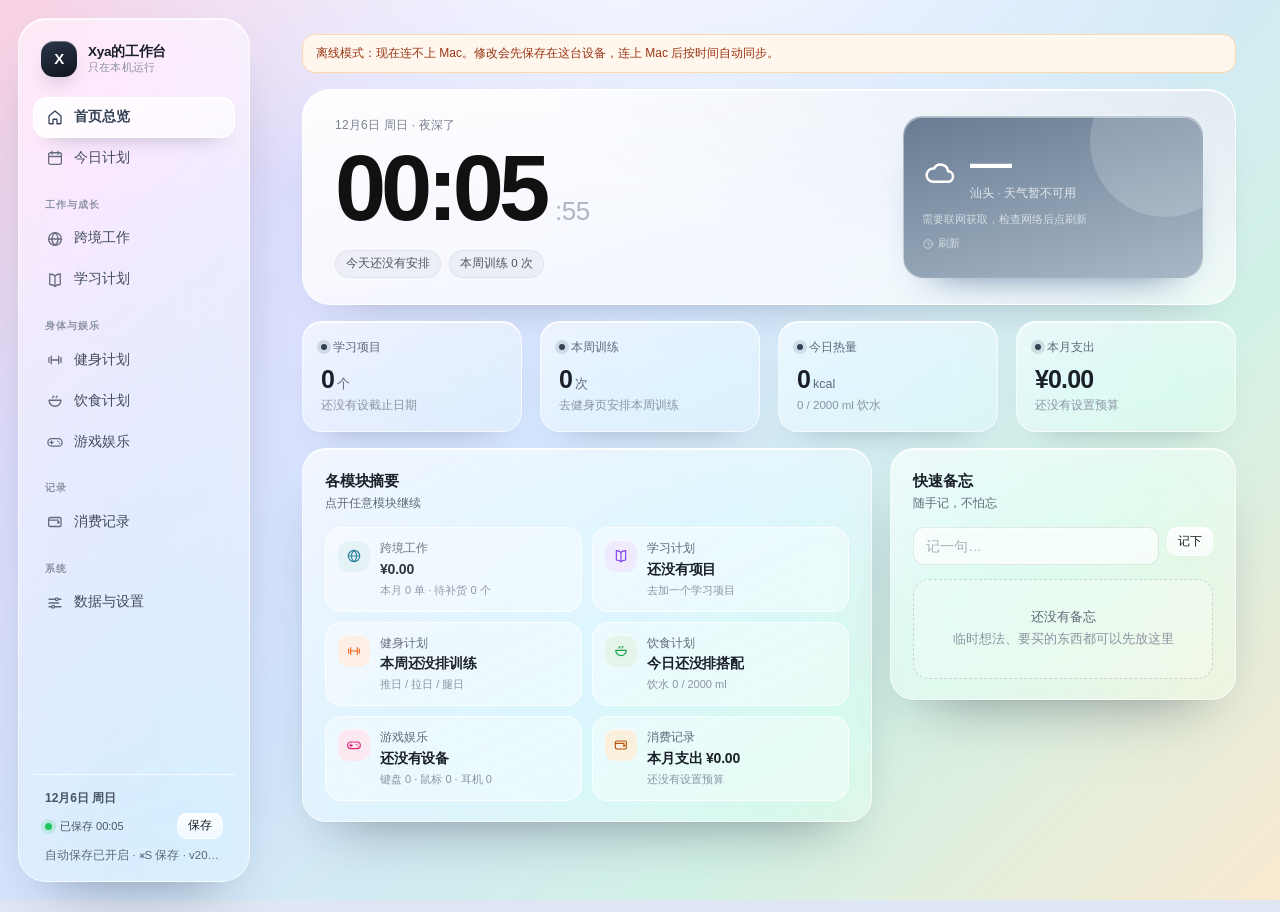
==== commit e5792837: "修正：HTTP 强制 UTF-8，PWA 缓存版本升到 5" ====
--- a/index.html
+++ b/index.html
@@ -11,7 +11,7 @@
   <link rel="manifest" href="manifest.webmanifest" />
   <link rel="apple-touch-icon" href="icons/icon-180.png" />
   <link rel="icon" href="data:image/svg+xml,%3Csvg xmlns='http://www.w3.org/2000/svg' viewBox='0 0 64 64'%3E%3Crect width='64' height='64' rx='16' fill='%23111827'/%3E%3Ctext x='32' y='45' font-size='34' font-family='-apple-system,Helvetica,sans-serif' font-weight='700' fill='white' text-anchor='middle'%3EX%3C/text%3E%3C/svg%3E" />
-  <link rel="stylesheet" href="css/styles.css?v=20261111-4" />
+  <link rel="stylesheet" href="css/styles.css?v=20261111-5" />
 </head>
 <body>
   <div class="app">
@@ -24,17 +24,17 @@
   <div id="modal-root"></div>
   <div id="toast-root" class="toast-root"></div>
 
-  <script src="js/core.js?v=20261111-4"></script>
-  <script src="js/art.js?v=20261111-4"></script>
-  <script src="js/pages/home.js?v=20261111-4"></script>
-  <script src="js/pages/plan.js?v=20261111-4"></script>
-  <script src="js/pages/work.js?v=20261111-4"></script>
-  <script src="js/pages/study.js?v=20261111-4"></script>
-  <script src="js/pages/fitness.js?v=20261111-4"></script>
-  <script src="js/pages/diet.js?v=20261111-4"></script>
-  <script src="js/pages/games.js?v=20261111-4"></script>
-  <script src="js/pages/money.js?v=20261111-4"></script>
-  <script src="js/pages/settings.js?v=20261111-4"></script>
-  <script src="js/app.js?v=20261111-4"></script>
+  <script src="js/core.js?v=20261111-5"></script>
+  <script src="js/art.js?v=20261111-5"></script>
+  <script src="js/pages/home.js?v=20261111-5"></script>
+  <script src="js/pages/plan.js?v=20261111-5"></script>
+  <script src="js/pages/work.js?v=20261111-5"></script>
+  <script src="js/pages/study.js?v=20261111-5"></script>
+  <script src="js/pages/fitness.js?v=20261111-5"></script>
+  <script src="js/pages/diet.js?v=20261111-5"></script>
+  <script src="js/pages/games.js?v=20261111-5"></script>
+  <script src="js/pages/money.js?v=20261111-5"></script>
+  <script src="js/pages/settings.js?v=20261111-5"></script>
+  <script src="js/app.js?v=20261111-5"></script>
 </body>
 </html>
